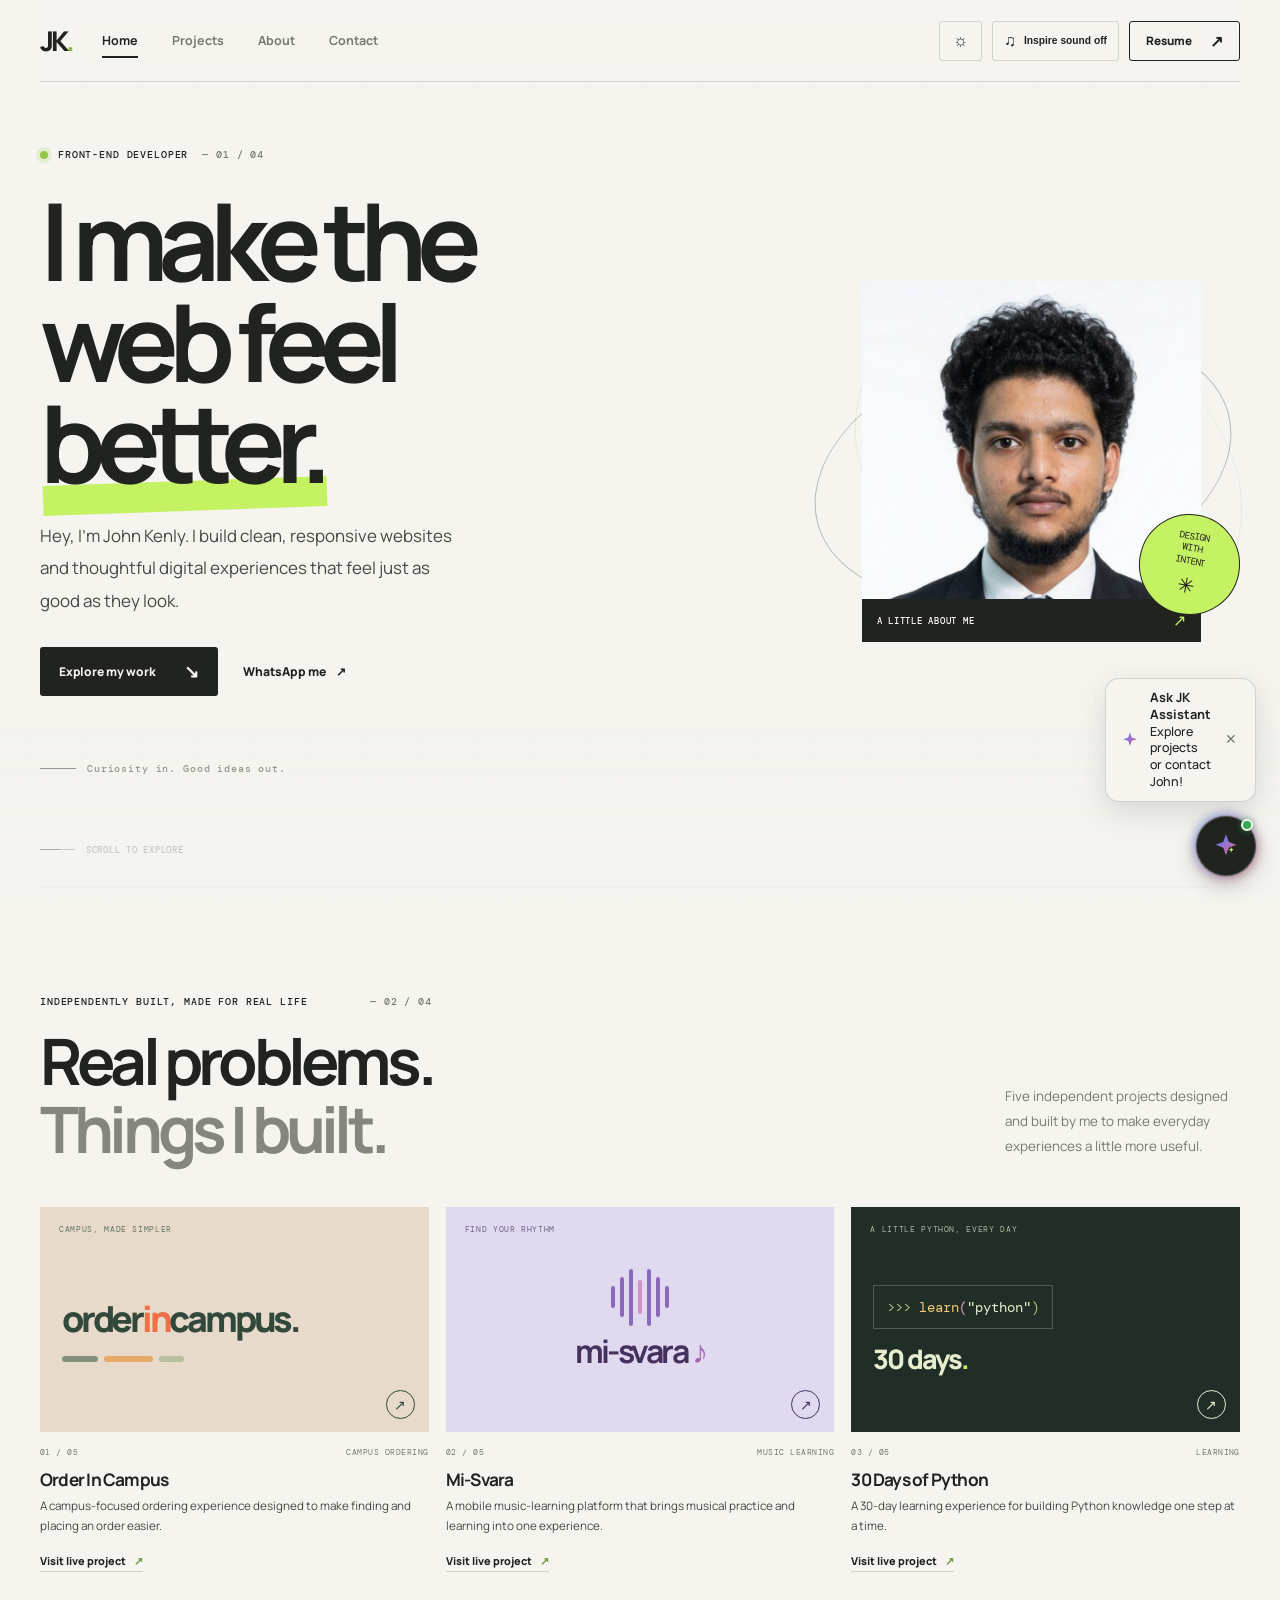
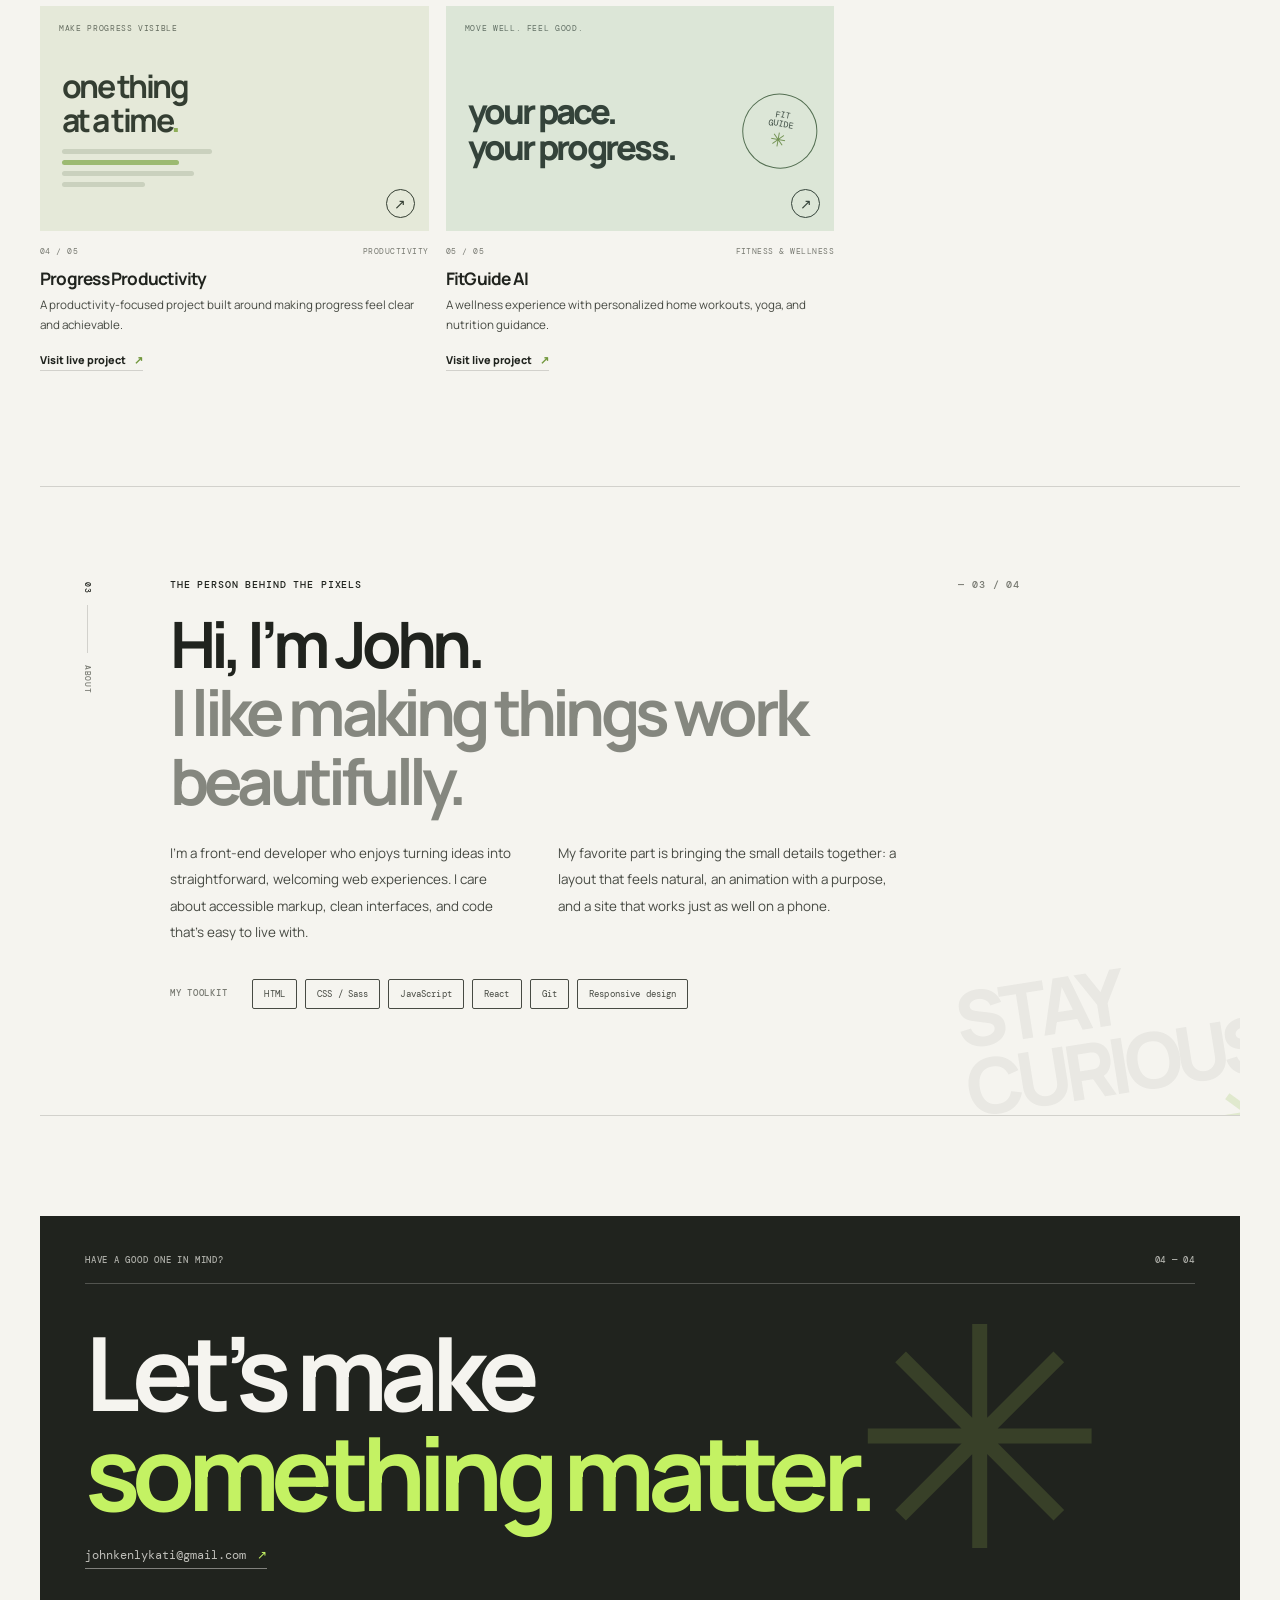
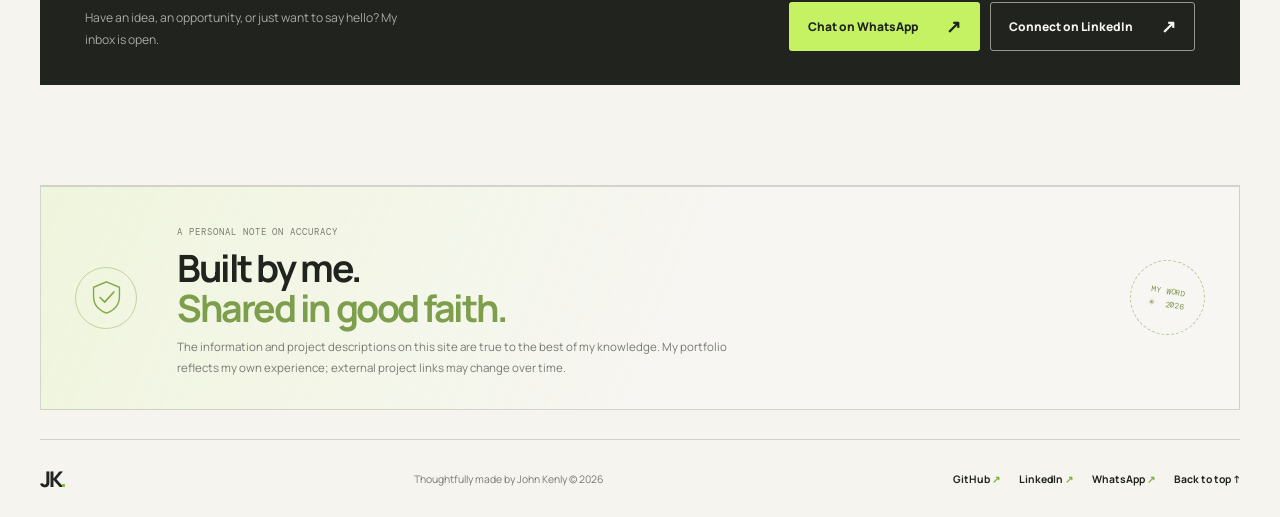
==== html/index.html @ 6bbb3c61 "Add files via upload" ====
<!DOCTYPE html>
<html lang="en">
<head>
  <meta charset="UTF-8">
  <meta name="viewport" content="width=device-width, initial-scale=1">
  <meta name="theme-color" content="#f5f4ef">
  <meta name="description" content="John Kenly is a front-end developer creating thoughtful, responsive digital experiences.">
  <link rel="icon" type="image/png" href="../assets/favicon.png">
  <title>John Kenly — Front-end Developer</title>
  <link rel="preconnect" href="https://fonts.googleapis.com">
  <link rel="preconnect" href="https://fonts.gstatic.com" crossorigin>
  <link href="https://fonts.googleapis.com/css2?family=DM+Mono:wght@400;500&family=Manrope:wght@400;500;600;700;800&display=swap" rel="stylesheet">
  <link rel="stylesheet" href="../css/style.css">
  <link rel="stylesheet" href="../css/chatbot.css">
  <script src="../js/script.js" defer></script>
  <script src="../js/chatbot.js" defer></script>
</head>
<body>
  <div class="scroll-progress" aria-hidden="true"></div>
  <div class="mobile-bottom-shade" aria-hidden="true"></div>
  <div class="site-shell">
    <header class="site-header">
      <a class="wordmark" href="#home" aria-label="John Kenly, home">JK<span>.</span></a>

      <button class="menu-toggle" type="button" aria-expanded="false" aria-controls="site-nav" aria-label="Open navigation">
        <span></span>
        <span></span>
      </button>

      <div class="header-menu" id="site-menu">
        <nav class="site-nav" id="site-nav" aria-label="Main navigation">
          <a class="nav-link is-active" href="#home">Home</a>
          <a class="nav-link" href="#work">Projects</a>
          <a class="nav-link" href="#about">About</a>
          <a class="nav-link" href="#contact">Contact</a>
        </nav>
        <div class="menu-actions">
          <button class="theme-toggle" type="button" aria-label="Switch to dark theme" aria-pressed="false" title="Switch to dark theme">
            <span class="theme-icon-light" aria-hidden="true">☼</span>
            <span class="theme-icon-dark" aria-hidden="true">☾</span>
            <span class="theme-toggle-label">Dark theme</span>
          </button>
          <button class="audio-toggle" type="button" aria-label="Turn inspirational music on" aria-pressed="false" title="Turn inspirational music on">
            <span class="audio-icon" aria-hidden="true">♫</span>
            <span class="audio-toggle-label">Inspire sound off</span>
          </button>
          <a class="header-cta menu-resume" href="../pdfs/myResume.pdf" target="_blank" rel="noopener noreferrer">
            Resume <span aria-hidden="true">↗</span>
          </a>
        </div>
      </div>
    </header>

    <main>
      <section class="hero section-wrap" id="home" aria-labelledby="hero-title">
        <div class="hero-copy">
          <p class="eyebrow"><span class="status-dot"></span> FRONT-END DEVELOPER <span class="eyebrow-index">— 01 / 04</span></p>
          <h1 id="hero-title">I make the<br>web feel <span class="highlight">better.</span></h1>
          <p class="hero-description">Hey, I’m John Kenly. I build clean, responsive websites and thoughtful digital experiences that feel just as good as they look.</p>
          <div class="hero-actions">
            <a class="button button-primary" href="#work">Explore my work <span aria-hidden="true">↘</span></a>
            <a class="text-link" href="https://wa.me/6281734254?text=Hi%20John%2C%20I%20found%20your%20portfolio" target="_blank" rel="noopener noreferrer">WhatsApp me <span aria-hidden="true">↗</span></a>
          </div>
          <div class="hero-note">
            <span class="note-line" aria-hidden="true"></span>
            <span>Curiosity in. Good ideas out.</span>
          </div>
        </div>

        <div class="hero-visual" aria-label="Portrait of John Kenly">
          <div class="portrait-frame">
            <img class="portrait" src="../imges/img-m.jpg" alt="John Kenly in a dark suit" width="800" height="800" fetchpriority="high">
            <span class="portrait-tag">A LITTLE ABOUT ME <span aria-hidden="true">↗</span></span>
          </div>
          <div class="orbit orbit-one" aria-hidden="true"></div>
          <div class="orbit orbit-two" aria-hidden="true"></div>
          <div class="visual-sticker" aria-hidden="true"><span>DESIGN<br>WITH<br>INTENT</span><span class="sticker-star">✳</span></div>
          <span class="visual-coordinate" aria-hidden="true">15°30' N&nbsp; 80°03' E</span>
        </div>

        <a class="scroll-cue" href="#work"><span class="scroll-cue-line"></span> SCROLL TO EXPLORE</a>
      </section>

      <section class="work section-wrap" id="work" aria-labelledby="work-title">
        <div class="section-heading" data-reveal>
          <div>
            <p class="eyebrow">INDEPENDENTLY BUILT, MADE FOR REAL LIFE <span class="eyebrow-index">— 02 / 04</span></p>
            <h2 id="work-title">Real problems.<br><span class="heading-muted">Things I built.</span></h2>
          </div>
          <p class="section-aside">Five independent projects designed and built by me to make everyday experiences a little more useful.</p>
        </div>

        <div class="project-grid">
          <article class="project-card project-card-campus" data-reveal>
            <a class="project-visual visual-campus" href="https://www.orderincampus.live/" target="_blank" rel="noopener noreferrer" aria-label="Visit Order In Campus">
              <span class="visual-label">CAMPUS, MADE SIMPLER</span>
              <span class="visual-campus-name">order<span>in</span>campus.</span>
              <span class="visual-campus-menu"><i></i><i></i><i></i></span>
              <span class="visual-open" aria-hidden="true">↗</span>
            </a>
            <div class="project-meta"><span>01 / 05</span><span>CAMPUS ORDERING</span></div>
            <h3>Order In Campus</h3>
            <p>A campus-focused ordering experience designed to make finding and placing an order easier.</p>
            <a class="project-link" href="https://www.orderincampus.live/" target="_blank" rel="noopener noreferrer">Visit live project <span aria-hidden="true">↗</span></a>
          </article>

          <article class="project-card project-card-svara" data-reveal>
            <a class="project-visual visual-svara" href="https://mi-svara.ai.studio/" target="_blank" rel="noopener noreferrer" aria-label="Visit Mi-Svara">
              <span class="visual-label">FIND YOUR RHYTHM</span>
              <span class="visual-svara-mark" aria-hidden="true"><i></i><i></i><i></i><i></i><i></i><i></i><i></i></span>
              <span class="visual-svara-name">mi-svara<span>♪</span></span>
              <span class="visual-open" aria-hidden="true">↗</span>
            </a>
            <div class="project-meta"><span>02 / 05</span><span>MUSIC LEARNING</span></div>
            <h3>Mi-Svara</h3>
            <p>A mobile music-learning platform that brings musical practice and learning into one experience.</p>
            <a class="project-link" href="https://mi-svara.ai.studio/" target="_blank" rel="noopener noreferrer">Visit live project <span aria-hidden="true">↗</span></a>
          </article>

          <article class="project-card project-card-python" data-reveal>
            <a class="project-visual visual-python" href="https://30-days-python.vercel.app/" target="_blank" rel="noopener noreferrer" aria-label="Visit 30 Days of Python">
              <span class="visual-label">A LITTLE PYTHON, EVERY DAY</span>
              <span class="visual-python-code" aria-hidden="true"><span>&gt;&gt;&gt;</span> <span>learn</span><span>(</span><span>"python"</span><span>)</span></span>
              <span class="visual-python-days">30 days<span>.</span></span>
              <span class="visual-open" aria-hidden="true">↗</span>
            </a>
            <div class="project-meta"><span>03 / 05</span><span>LEARNING</span></div>
            <h3>30 Days of Python</h3>
            <p>A 30-day learning experience for building Python knowledge one step at a time.</p>
            <a class="project-link" href="https://30-days-python.vercel.app/" target="_blank" rel="noopener noreferrer">Visit live project <span aria-hidden="true">↗</span></a>
          </article>

          <article class="project-card project-card-progress" data-reveal>
            <a class="project-visual visual-progress" href="https://progress-productivity.vercel.app/index.html" target="_blank" rel="noopener noreferrer" aria-label="Visit Progress Productivity">
              <span class="visual-label">MAKE PROGRESS VISIBLE</span>
              <span class="visual-progress-title">one thing<br>at a time<span>.</span></span>
              <span class="visual-progress-bars" aria-hidden="true"><i></i><i></i><i></i><i></i></span>
              <span class="visual-open" aria-hidden="true">↗</span>
            </a>
            <div class="project-meta"><span>04 / 05</span><span>PRODUCTIVITY</span></div>
            <h3>Progress Productivity</h3>
            <p>A productivity-focused project built around making progress feel clear and achievable.</p>
            <a class="project-link" href="https://progress-productivity.vercel.app/index.html" target="_blank" rel="noopener noreferrer">Visit live project <span aria-hidden="true">↗</span></a>
          </article>

          <article class="project-card project-card-fitness" data-reveal>
            <a class="project-visual visual-fitness" href="https://fitness-app-ashy-xi.vercel.app/" target="_blank" rel="noopener noreferrer" aria-label="Visit FitGuide AI">
              <span class="visual-label">MOVE WELL. FEEL GOOD.</span>
              <span class="visual-fitness-title">your pace.<br>your progress.</span>
              <span class="visual-fitness-stamp" aria-hidden="true">FIT<br>GUIDE<br><span>✳</span></span>
              <span class="visual-open" aria-hidden="true">↗</span>
            </a>
            <div class="project-meta"><span>05 / 05</span><span>FITNESS &amp; WELLNESS</span></div>
            <h3>FitGuide AI</h3>
            <p>A wellness experience with personalized home workouts, yoga, and nutrition guidance.</p>
            <a class="project-link" href="https://fitness-app-ashy-xi.vercel.app/" target="_blank" rel="noopener noreferrer">Visit live project <span aria-hidden="true">↗</span></a>
          </article>
        </div>
      </section>

      <section class="about section-wrap" id="about" aria-labelledby="about-title">
        <div class="about-marker" aria-hidden="true"><span>03</span><span class="marker-rule"></span><span>ABOUT</span></div>
        <div class="about-content" data-reveal>
          <p class="eyebrow">THE PERSON BEHIND THE PIXELS <span class="eyebrow-index">— 03 / 04</span></p>
          <h2 id="about-title">Hi, I’m John.<br><span class="heading-muted">I like making things work beautifully.</span></h2>
          <div class="about-columns">
            <p>I’m a front-end developer who enjoys turning ideas into straightforward, welcoming web experiences. I care about accessible markup, clean interfaces, and code that’s easy to live with.</p>
            <p>My favorite part is bringing the small details together: a layout that feels natural, an animation with a purpose, and a site that works just as well on a phone.</p>
          </div>
          <div class="toolkit">
            <span class="toolkit-label">MY TOOLKIT</span>
            <ul class="tool-list" aria-label="Technologies and tools">
              <li>HTML</li><li>CSS / Sass</li><li>JavaScript</li><li>React</li><li>Git</li><li>Responsive design</li>
            </ul>
          </div>
        </div>
        <div class="about-decoration" aria-hidden="true"><span>STAY</span><span>CURIOUS</span><span>✳</span></div>
      </section>

      <section class="contact section-wrap" id="contact" aria-labelledby="contact-title">
        <div class="contact-panel" data-reveal>
          <div class="contact-topline"><span>HAVE A GOOD ONE IN MIND?</span><span>04 — 04</span></div>
          <h2 id="contact-title">Let’s make<br><span>something matter.</span></h2>
          <a class="contact-email" href="mailto:johnkenlykati@gmail.com">johnkenlykati@gmail.com <span aria-hidden="true">↗</span></a>
          <div class="contact-bottom">
            <p>Have an idea, an opportunity, or just want to say hello? My inbox is open.</p>
            <div class="contact-actions">
              <a class="button button-light" href="https://wa.me/6281734254?text=Hi%20John%2C%20I%20found%20your%20portfolio" target="_blank" rel="noopener noreferrer">Chat on WhatsApp <span aria-hidden="true">↗</span></a>
              <a class="button button-outline-light" href="https://linkedin.com/in/mrjohnkenly" target="_blank" rel="noopener noreferrer">Connect on LinkedIn <span aria-hidden="true">↗</span></a>
            </div>
          </div>
          <span class="contact-star" aria-hidden="true">✳</span>
        </div>
      </section>
    </main>

    <footer class="site-footer">
      <section class="footer-declaration" aria-labelledby="declaration-title">
        <div class="declaration-mark" aria-hidden="true">
          <svg viewBox="0 0 40 40" fill="none">
            <path d="M20 3 34 9v10c0 9-6 15-14 18C12 34 6 28 6 19V9l14-6Z" stroke="currentColor" stroke-width="1.5"/>
            <path d="m13 20 5 5 10-11" stroke="currentColor" stroke-width="1.8" stroke-linecap="round" stroke-linejoin="round"/>
          </svg>
        </div>
        <div class="declaration-copy">
          <span class="declaration-label">A PERSONAL NOTE ON ACCURACY</span>
          <h2 id="declaration-title">Built by me.<br><span>Shared in good faith.</span></h2>
          <p>The information and project descriptions on this site are true to the best of my knowledge. My portfolio reflects my own experience; external project links may change over time.</p>
        </div>
        <span class="declaration-stamp" aria-hidden="true">MY WORD<br>✳&nbsp; 2026</span>
      </section>
      <div class="footer-bottom">
        <a class="footer-mark" href="#home">JK<span>.</span></a>
        <p>Thoughtfully made by John Kenly <span aria-hidden="true">©</span> <span id="year">2026</span></p>
        <div class="footer-links">
          <a href="https://github.com/mrjohnkenly" target="_blank" rel="noopener noreferrer">GitHub <span aria-hidden="true">↗</span></a>
          <a href="https://linkedin.com/in/mrjohnkenly" target="_blank" rel="noopener noreferrer">LinkedIn <span aria-hidden="true">↗</span></a>
          <a href="https://wa.me/6281734254" target="_blank" rel="noopener noreferrer">WhatsApp <span aria-hidden="true">↗</span></a>
          <a href="#home">Back to top ↑</a>
        </div>
      </div>
    </footer>
  </div>

  <div class="custom-cursor" aria-hidden="true">
    <span class="cursor-ring"></span>
    <span class="cursor-dot"></span>
    <span class="cursor-label">MOVE</span>
  </div>
</body>
</html>
---- css/style.css ----
:root {
  color-scheme: light;
  --paper: #f5f4ef;
  --ink: #20231e;
  --soft-ink: #474a43;
  --muted: #787a72;
  --lime: #c4f263;
  --line: rgba(32, 35, 30, .16);
  --header-bg: rgba(245, 244, 239, .92);
  --grain: rgba(32, 35, 30, .12);
  --cursor-fill: rgba(196, 242, 99, .25);
  --bottom-shade: rgba(245, 244, 239, .88);
  --mono: "DM Mono", "Courier New", monospace;
  --sans: "Manrope", "Segoe UI", sans-serif;
  --page-width: 1200px;
}

:root[data-theme="dark"] {
  color-scheme: dark;
  --paper: #191b17;
  --ink: #f1f0e8;
  --soft-ink: #d0d0c6;
  --muted: #aaa99d;
  --lime: #c4f263;
  --line: rgba(241, 240, 232, .2);
  --header-bg: rgba(25, 27, 23, .93);
  --grain: rgba(241, 240, 232, .12);
  --cursor-fill: rgba(196, 242, 99, .26);
  --bottom-shade: rgba(25, 27, 23, .9);
}
:root[data-theme="dark"] .contact-panel { background: #10120f; color: #f5f4ef; }
:root[data-theme="dark"] .button-outline-light { border-color: rgba(245, 244, 239, .55); color: #f5f4ef; }

* { box-sizing: border-box; }
html { scroll-behavior: smooth; scroll-padding-top: 104px; }
body {
  margin: 0;
  background: var(--paper);
  color: var(--ink);
  font-family: var(--sans);
  -webkit-font-smoothing: antialiased;
}
body::before {
  position: fixed;
  z-index: -1;
  inset: 0;
  background-image: radial-gradient(var(--grain) .65px, transparent .65px);
  background-size: 7px 7px;
  content: "";
  opacity: .22;
  pointer-events: none;
}
a { color: inherit; }
button, a { -webkit-tap-highlight-color: transparent; }
a:focus-visible, button:focus-visible {
  outline: 2px solid #5a8220;
  outline-offset: 5px;
}
.site-shell { width: min(calc(100% - 72px), var(--page-width)); margin-inline: auto; }
.scroll-progress {
  position: fixed;
  z-index: 20;
  inset: 0 auto auto 0;
  width: 100%;
  height: 3px;
  background: var(--lime);
  transform: scaleX(0);
  transform-origin: left;
}
.mobile-bottom-shade {
  position: fixed;
  z-index: 8;
  right: 0;
  bottom: 0;
  left: 0;
  display: block;
  height: 20vh;
  background: linear-gradient(to top, var(--bottom-shade), transparent);
  pointer-events: none;
}

/* Header */
.site-header {
  position: sticky;
  z-index: 10;
  top: 0;
  display: flex;
  min-height: 82px;
  align-items: center;
  justify-content: space-between;
  gap: 30px;
  border-bottom: 1px solid var(--line);
  background: var(--header-bg);
  transition: min-height .25s ease, background .25s ease, box-shadow .25s ease;
  backdrop-filter: blur(18px);
}
.site-header.is-compact { min-height: 68px; box-shadow: 0 8px 24px rgba(32, 35, 30, .055); }
.wordmark, .footer-mark {
  flex: 0 0 auto;
  font-size: 1.7rem;
  font-weight: 800;
  letter-spacing: -.11em;
  text-decoration: none;
}
.wordmark span, .footer-mark span { color: #86b837; }
.site-nav { display: flex; align-items: center; gap: 34px; }
.header-menu { display: flex; flex: 1; align-items: center; justify-content: space-between; gap: 20px; }
.menu-actions { display: flex; align-items: center; gap: 10px; }
.nav-link {
  position: relative;
  padding-block: 9px;
  color: var(--muted);
  font-size: .78rem;
  font-weight: 700;
  text-decoration: none;
  transition: color .2s ease;
}
.nav-link::after {
  position: absolute;
  right: 0;
  bottom: 0;
  left: 0;
  height: 2px;
  background: var(--ink);
  content: "";
  transform: scaleX(0);
  transform-origin: left;
  transition: transform .25s ease;
}
.nav-link:hover, .nav-link.is-active { color: var(--ink); }
.nav-link:hover::after, .nav-link.is-active::after { transform: scaleX(1); }
.header-cta {
  display: inline-flex;
  min-height: 40px;
  align-items: center;
  gap: 18px;
  padding: 0 16px;
  border: 1px solid var(--ink);
  border-radius: 3px;
  font-size: .73rem;
  font-weight: 800;
  text-decoration: none;
  transition: background .2s ease, color .2s ease, transform .2s ease;
}
.header-cta:hover { background: var(--ink); color: var(--paper); transform: translateY(-2px); }
.header-cta span { font-size: 1rem; }
.menu-toggle { display: none; }
.theme-toggle {
  display: inline-flex;
  width: 43px;
  height: 40px;
  flex: 0 0 auto;
  align-items: center;
  justify-content: center;
  gap: 5px;
  border: 1px solid var(--line);
  border-radius: 3px;
  background: transparent;
  color: var(--ink);
  cursor: pointer;
  transition: background .2s ease, color .2s ease, border-color .2s ease;
}
.theme-toggle:hover { background: var(--ink); color: var(--paper); }
.theme-toggle span { font-size: 1.03rem; line-height: 1; }
.theme-toggle .theme-toggle-label { display: none; font-size: .78rem; font-weight: 700; }
:root[data-theme="light"] .theme-icon-dark, :root[data-theme="dark"] .theme-icon-light { display: none; }
.audio-toggle {
  display: inline-flex;
  min-height: 40px;
  flex: 0 0 auto;
  align-items: center;
  justify-content: center;
  gap: 8px;
  padding: 0 11px;
  border: 1px solid var(--line);
  border-radius: 3px;
  background: transparent;
  color: var(--ink);
  cursor: pointer;
  transition: background .2s ease, color .2s ease, border-color .2s ease;
}
.audio-toggle:hover, .audio-toggle[aria-pressed="true"] { border-color: var(--ink); background: var(--ink); color: var(--paper); }
.audio-icon { font-size: 1rem; }
.audio-toggle-label { font-size: .64rem; font-weight: 700; white-space: nowrap; }
.audio-toggle[aria-pressed="true"] .audio-icon { color: var(--lime); animation: audio-note 1.2s ease-in-out infinite alternate; }
@keyframes audio-note { to { transform: translateY(-2px) rotate(9deg); } }

/* Hero */
.section-wrap { scroll-margin-top: 100px; }
.hero {
  position: relative;
  display: grid;
  min-height: min(780px, calc(100svh - 82px));
  grid-template-columns: 1fr .82fr;
  align-items: center;
  gap: 7%;
  padding-block: 66px 102px;
}
.hero-copy { position: relative; z-index: 1; padding-bottom: 10px; animation: rise-in .8s .12s both; }
.eyebrow, .card-number, .toolkit-label, .contact-topline, .visual-coordinate, .scroll-cue, .portrait-tag, .hero-note, .about-marker {
  font-family: var(--mono);
  font-size: .63rem;
  font-weight: 500;
  letter-spacing: .085em;
}
.eyebrow { display: flex; align-items: center; gap: 10px; margin: 0 0 28px; }
.eyebrow-index { margin-left: auto; color: var(--muted); }
.hero-copy > .eyebrow { justify-content: flex-start; }
.hero-copy > .eyebrow .eyebrow-index { margin-left: 4px; }
.status-dot { width: 8px; height: 8px; border-radius: 50%; background: #93c748; box-shadow: 0 0 0 4px rgba(147, 199, 72, .17); }
.hero h1 {
  margin: 0;
  font-size: clamp(4.2rem, 8.4vw, 7.65rem);
  font-weight: 700;
  letter-spacing: -.095em;
  line-height: .94;
}
.highlight { position: relative; z-index: 0; white-space: nowrap; }
.highlight::after {
  position: absolute;
  z-index: -1;
  right: -.035em;
  bottom: .04em;
  left: .025em;
  height: .28em;
  background: var(--lime);
  content: "";
  transform: rotate(-2deg);
}
.hero-description {
  max-width: 420px;
  margin: 28px 0 0;
  color: var(--soft-ink);
  font-size: clamp(.94rem, 1.5vw, 1.06rem);
  line-height: 1.9;
}
.hero-actions { display: flex; align-items: center; gap: 25px; margin-top: 30px; }
.button {
  display: inline-flex;
  min-height: 49px;
  align-items: center;
  justify-content: center;
  gap: 28px;
  padding: 0 18px;
  border: 1px solid transparent;
  border-radius: 3px;
  font-size: .75rem;
  font-weight: 800;
  text-decoration: none;
  transition: color .2s ease, background .2s ease, transform .2s ease, box-shadow .2s ease;
}
.button:hover { transform: translateY(-3px); box-shadow: 0 8px 20px rgba(0, 0, 0, .14); }
.button-primary { background: var(--ink); color: var(--paper); }
.button-primary:hover { background: #38402c; }
.button span { font-size: 1.1rem; }
.text-link {
  display: inline-flex;
  align-items: center;
  gap: 10px;
  font-size: .76rem;
  font-weight: 800;
  text-decoration: none;
}
.text-link span { transition: transform .2s ease; }
.text-link:hover span { transform: translate(3px, -3px); }
.hero-note { display: flex; align-items: center; gap: 11px; margin-top: 66px; color: var(--muted); }
.note-line { width: 36px; height: 1px; background: var(--muted); }

/* Portrait and orbit illustration */
.hero-visual {
  position: relative;
  width: min(100%, 430px);
  justify-self: end;
  aspect-ratio: 1 / 1.05;
  animation: rise-in .9s .3s both;
}
.portrait-frame {
  position: absolute;
  z-index: 1;
  inset: 9% 9% 11% 12%;
  overflow: hidden;
  background: #deddd6;
}
.portrait { width: 100%; height: 100%; object-fit: cover; object-position: center 36%; transition: transform .8s cubic-bezier(.2,.8,.2,1); }
.hero-visual:hover .portrait { transform: scale(1.045); }
.portrait-tag {
  position: absolute;
  right: 0;
  bottom: 0;
  left: 0;
  display: flex;
  min-height: 43px;
  align-items: center;
  justify-content: space-between;
  padding-inline: 15px;
  background: var(--ink);
  color: white;
  font-size: .56rem;
}
.portrait-tag { background: #20231e; color: #fff; }
.portrait-tag > span { color: var(--lime); }
.portrait-tag span { color: var(--lime); font-size: 1rem; }
.orbit { position: absolute; border: 1px solid rgba(32, 35, 30, .28); border-radius: 50%; }
.orbit-one { inset: 1% 1% 0 0; transform: rotate(-15deg) scaleY(.57); }
.orbit-two { inset: -6% -3% -7% 8%; border-style: dashed; opacity: .4; transform: rotate(29deg) scaleY(.6); }
.visual-sticker {
  position: absolute;
  z-index: 2;
  right: 0;
  bottom: 17%;
  display: flex;
  width: 101px;
  height: 101px;
  flex-direction: column;
  align-items: center;
  justify-content: center;
  border: 1px solid var(--ink);
  border-radius: 50%;
  background: var(--lime);
  font-family: var(--mono);
  font-size: .59rem;
  line-height: 1.3;
  text-align: center;
  transform: rotate(10deg);
  animation: sticker-float 5s ease-in-out infinite;
}
.sticker-star { margin-top: 5px; font-size: 1.3rem; }
.visual-coordinate { position: absolute; z-index: 2; right: 4%; bottom: 1%; color: var(--muted); font-size: .55rem; }
.scroll-cue { position: absolute; bottom: 31px; left: 0; display: flex; align-items: center; gap: 11px; color: var(--muted); font-size: .55rem; text-decoration: none; }
.scroll-cue-line { position: relative; width: 35px; height: 1px; background: var(--muted); }
.scroll-cue-line::after { position: absolute; inset: 0; background: var(--ink); content: ""; transform: scaleX(.55); transform-origin: left; animation: line-pulse 1.5s ease-in-out infinite alternate; }

/* What I do */
.work { padding-block: 107px 115px; border-top: 1px solid var(--line); }
.section-heading { display: flex; align-items: end; justify-content: space-between; gap: 45px; margin-bottom: 43px; }
.section-heading .eyebrow, .about .eyebrow { margin-bottom: 19px; }
h2 { font-size: clamp(2.4rem, 5vw, 4.45rem); font-weight: 700; letter-spacing: -.075em; line-height: 1.07; }
.section-heading h2, .about h2 { margin: 0; }
.heading-muted { color: #85877f; }
.section-aside { max-width: 235px; margin: 0 0 5px; color: var(--muted); font-size: .84rem; line-height: 1.85; }
.project-grid { display: grid; grid-template-columns: repeat(3, minmax(0, 1fr)); gap: 34px 17px; }
.project-card { min-width: 0; }
.project-visual {
  position: relative;
  display: flex;
  min-height: 225px;
  flex-direction: column;
  align-items: flex-start;
  justify-content: center;
  overflow: hidden;
  padding: 22px;
  text-decoration: none;
  transition: transform .25s ease, box-shadow .25s ease;
}
.project-visual:hover { transform: translateY(-4px); box-shadow: 0 14px 28px rgba(32, 35, 30, .12); }
.visual-label { position: absolute; top: 17px; left: 19px; font-family: var(--mono); font-size: .51rem; letter-spacing: .08em; opacity: .72; }
.visual-open { position: absolute; right: 14px; bottom: 13px; display: grid; width: 29px; height: 29px; place-items: center; border: 1px solid currentColor; border-radius: 50%; font-size: .88rem; transition: color .2s ease, background .2s ease, transform .2s ease; }
.project-visual:hover .visual-open { transform: rotate(45deg); }
.visual-campus { background: #e7daca; color: #31483b; }
.visual-campus-name { margin-top: 17px; font-size: clamp(1.6rem, 2.8vw, 2.3rem); font-weight: 800; letter-spacing: -.09em; }
.visual-campus-name span { color: #ed7047; }
.visual-campus-menu { display: flex; gap: 6px; margin-top: 13px; }
.visual-campus-menu i { width: 36px; height: 6px; border-radius: 9px; background: #82917d; }
.visual-campus-menu i:nth-child(2) { width: 49px; background: #e8a869; }
.visual-campus-menu i:nth-child(3) { width: 25px; background: #b7c09e; }
.visual-svara { align-items: center; background: #e1d9f0; color: #44315d; }
.visual-svara .visual-label { left: 19px; }
.visual-svara-mark { display: flex; height: 63px; align-items: center; justify-content: center; gap: 5px; }
.visual-svara-mark i { width: 4px; height: 22px; border-radius: 8px; background: #8969ba; }
.visual-svara-mark i:nth-child(2), .visual-svara-mark i:nth-child(6) { height: 40px; }
.visual-svara-mark i:nth-child(3), .visual-svara-mark i:nth-child(5) { height: 57px; }
.visual-svara-mark i:nth-child(4) { height: 34px; background: #d092c3; }
.visual-svara-name { font-size: 2rem; font-weight: 700; letter-spacing: -.08em; }
.visual-svara-name span { margin-left: 5px; color: #a465aa; }
.visual-python { background: #202e27; color: #e7edcf; }
.visual-python-code { margin-top: 23px; padding: 12px 13px; border: 1px solid rgba(231, 237, 207, .24); font-family: var(--mono); font-size: clamp(.75rem, 1.15vw, .9rem); }
.visual-python-code span:first-child, .visual-python-code span:last-child { color: #a4bf77; }
.visual-python-code span:nth-child(2) { color: #f2cb7b; }
.visual-python-code span:nth-child(3) { color: #d99cba; }
.visual-python-days { margin-top: 11px; font-size: 1.68rem; font-weight: 800; letter-spacing: -.07em; }
.visual-python-days span { color: var(--lime); }
.visual-progress { background: #e5e9d9; color: #343e32; }
.visual-progress-title { margin-top: 21px; font-size: clamp(1.5rem, 2.6vw, 2rem); font-weight: 700; letter-spacing: -.08em; line-height: 1.05; }
.visual-progress-title span { color: #8eae58; }
.visual-progress-bars { display: flex; width: 100%; max-width: 150px; flex-direction: column; gap: 6px; margin-top: 12px; }
.visual-progress-bars i { height: 5px; border-radius: 4px; background: #cad1be; }
.visual-progress-bars i:nth-child(2) { width: 78%; background: #9cba71; }
.visual-progress-bars i:nth-child(3) { width: 88%; }
.visual-progress-bars i:nth-child(4) { width: 55%; }
.visual-fitness { background: #dce6d7; color: #34433a; }
.visual-fitness-title { margin-top: 22px; font-size: clamp(1.55rem, 2.7vw, 2.15rem); font-weight: 800; letter-spacing: -.08em; line-height: 1.06; }
.visual-fitness-stamp { position: absolute; top: 50%; right: 21px; display: grid; width: 75px; height: 75px; place-content: center; border: 1px solid #546f52; border-radius: 50%; font-family: var(--mono); font-size: .53rem; line-height: 1.15; text-align: center; transform: rotate(10deg) translateY(-33%); }
.visual-fitness-stamp span { color: #729252; font-size: 1.2rem; }
.project-meta { display: flex; justify-content: space-between; gap: 8px; margin-top: 15px; color: var(--muted); font-family: var(--mono); font-size: .51rem; letter-spacing: .06em; }
.project-card h3 { margin: 10px 0 5px; font-size: 1.08rem; letter-spacing: -.045em; }
.project-card > p { min-height: 44px; margin: 0; color: var(--soft-ink); font-size: .73rem; line-height: 1.75; }
.project-link { display: inline-flex; align-items: center; gap: 8px; margin-top: 13px; padding-bottom: 3px; border-bottom: 1px solid var(--line); font-size: .68rem; font-weight: 800; text-decoration: none; transition: color .2s ease, border-color .2s ease; }
.project-link span { color: #71973c; transition: transform .2s ease; }
.project-link:hover { border-color: #71973c; color: #638632; }
.project-link:hover span { transform: translate(3px, -3px); }
.tool-list { display: flex; flex-wrap: wrap; gap: 7px; margin: auto 0 0; padding: 0; list-style: none; }
.tool-list li { padding: 7px 9px; border: 1px solid currentColor; border-radius: 2px; font-family: var(--mono); font-size: .52rem; letter-spacing: .015em; }

/* About */
.about {
  position: relative;
  display: grid;
  grid-template-columns: 95px 1fr;
  gap: 35px;
  padding-block: 91px 106px;
  overflow: hidden;
  border-top: 1px solid var(--line);
  border-bottom: 1px solid var(--line);
}
.about-marker { display: flex; align-items: center; gap: 12px; align-self: start; padding-top: 4px; color: var(--muted); font-size: .52rem; writing-mode: vertical-rl; }
.about-marker > span:first-child { color: var(--ink); }
.marker-rule { width: 1px; height: 48px; background: var(--line); }
.about-content { position: relative; z-index: 1; max-width: 850px; }
.about h2 { max-width: 760px; }
.about-columns { display: grid; grid-template-columns: 1fr 1fr; gap: 36px; max-width: 740px; margin-top: 25px; }
.about-columns p { margin: 0; color: var(--soft-ink); font-size: .84rem; line-height: 1.95; }
.toolkit { display: flex; align-items: flex-start; gap: 25px; margin-top: 34px; }
.toolkit-label { flex: 0 0 auto; padding-top: 8px; color: var(--muted); font-size: .55rem; }
.tool-list { gap: 8px; }
.tool-list li { padding: 8px 11px; color: var(--soft-ink); font-size: .59rem; }
.about-decoration { position: absolute; right: -28px; bottom: -56px; display: grid; color: rgba(32, 35, 30, .055); font-size: clamp(2rem, 6vw, 5rem); font-weight: 800; letter-spacing: -.09em; line-height: .9; transform: rotate(-9deg); }
.about-decoration span:last-child { color: rgba(135, 184, 55, .18); font-size: 5rem; text-align: right; }

/* Contact and footer */
.contact { padding-block: 100px; }
.contact-panel { position: relative; overflow: hidden; padding: 38px 45px 34px; background: var(--ink); color: var(--paper); }
.contact-topline { display: flex; justify-content: space-between; padding-bottom: 17px; border-bottom: 1px solid rgba(245, 244, 239, .23); color: rgba(245, 244, 239, .66); font-size: .57rem; }
.contact-panel h2 { position: relative; z-index: 1; margin: 38px 0 19px; font-size: clamp(3rem, 8vw, 6.4rem); line-height: .98; }
.contact-panel h2 span { color: var(--lime); }
.contact-email { position: relative; z-index: 1; display: inline-flex; align-items: center; gap: 11px; padding-bottom: 5px; border-bottom: 1px solid rgba(245, 244, 239, .45); color: rgba(245, 244, 239, .75); font-family: var(--mono); font-size: .78rem; text-decoration: none; transition: color .2s ease, border-color .2s ease; }
.contact-email:hover { border-color: var(--lime); color: var(--lime); }
.contact-email span { color: var(--lime); }
.contact-bottom { position: relative; z-index: 1; display: flex; align-items: end; justify-content: space-between; gap: 20px; margin-top: 33px; }
.contact-bottom p { max-width: 320px; margin: 0; color: rgba(245, 244, 239, .64); font-size: .76rem; line-height: 1.8; }
.contact-actions { display: flex; flex-wrap: wrap; gap: 10px; }
.button-light { flex: 0 0 auto; background: var(--lime); color: var(--ink); }
.button-light:hover { background: #d4ff89; }
.button-outline-light { flex: 0 0 auto; border-color: rgba(245, 244, 239, .55); color: var(--paper); }
.button-outline-light:hover { border-color: var(--lime); color: var(--lime); }
.contact-star { position: absolute; top: 13%; right: 11%; color: rgba(196, 242, 99, .14); font-size: clamp(10rem, 24vw, 20rem); line-height: 1; animation: star-turn 35s linear infinite; }
.site-footer { border-top: 1px solid var(--line); }
.footer-declaration {
  position: relative;
  display: grid;
  grid-template-columns: 74px minmax(0, 1fr) auto;
  align-items: center;
  gap: 28px;
  margin-block: 0 29px;
  padding: 31px 34px;
  overflow: hidden;
  border: 1px solid var(--line);
  background: linear-gradient(112deg, rgba(196, 242, 99, .15), transparent 54%), rgba(255, 255, 255, .22);
}
:root[data-theme="dark"] .footer-declaration { background: linear-gradient(112deg, rgba(196, 242, 99, .09), transparent 54%), rgba(255, 255, 255, .025); }
.declaration-mark { display: grid; width: 62px; height: 62px; place-items: center; border: 1px solid rgba(132, 171, 75, .45); border-radius: 50%; color: #83a944; }
.declaration-mark svg { width: 37px; height: 37px; }
.declaration-copy { max-width: 590px; }
.declaration-label { color: var(--muted); font-family: var(--mono); font-size: .55rem; letter-spacing: .11em; }
.declaration-copy h2 { margin: 8px 0 8px; font-size: clamp(1.55rem, 3vw, 2.35rem); letter-spacing: -.065em; line-height: 1.08; }
.declaration-copy h2 span { color: #7d9e4b; }
:root[data-theme="dark"] .declaration-copy h2 span { color: var(--lime); }
.declaration-copy p { max-width: 590px; margin: 0; color: var(--muted); font-size: .72rem; line-height: 1.8; }
.declaration-stamp { display: grid; width: 75px; height: 75px; place-content: center; border: 1px dashed rgba(132, 171, 75, .6); border-radius: 50%; color: #799344; font-family: var(--mono); font-size: .49rem; line-height: 1.65; text-align: center; transform: rotate(9deg); }
.footer-bottom { display: flex; min-height: 78px; align-items: center; justify-content: space-between; gap: 20px; border-top: 1px solid var(--line); }
.footer-mark { font-size: 1.35rem; }
.footer-bottom > p { margin: 0; color: var(--muted); font-size: .65rem; }
.footer-links { display: flex; flex-wrap: wrap; gap: 19px; }
.footer-links a { font-size: .65rem; font-weight: 700; text-decoration: none; transition: color .2s ease; }
.footer-links a:hover { color: #6d972f; }
.footer-links span { color: #80af35; }

/* Scroll reveals and entrance motion */
[data-reveal] { transition: opacity .65s ease, transform .65s cubic-bezier(.2,.75,.25,1); }
.js-motion [data-reveal] { opacity: 0; transform: translateY(24px); }
.js-motion [data-reveal].is-visible { opacity: 1; transform: translateY(0); }
.js-motion .project-card:nth-child(2), .js-motion .project-card:nth-child(5) { transition-delay: .1s; }
.js-motion .project-card:nth-child(3) { transition-delay: .2s; }
.js-motion .project-card:nth-child(4) { transition-delay: .3s; }
@keyframes rise-in { from { opacity: 0; transform: translateY(23px); } to { opacity: 1; transform: translateY(0); } }
@keyframes sticker-float { 0%, 100% { translate: 0 0; } 50% { translate: 0 -8px; } }
@keyframes line-pulse { to { transform: scaleX(1); } }
@keyframes star-turn { to { rotate: 360deg; } }

/* Colorful cursor glow and motion trail. */
.custom-cursor { display: none; }
.cursor-trail { display: none; }
@media (hover: hover) and (pointer: fine), (pointer: coarse) {
  .custom-cursor {
    position: fixed;
    z-index: 9999;
    top: 0;
    left: 0;
    display: grid;
    width: 62px;
    height: 62px;
    place-items: center;
    pointer-events: none;
    opacity: 0;
    transition: opacity .2s ease;
    will-change: transform;
  }
  @media (pointer: coarse) {
    body.has-touch-cursor, body.has-touch-cursor a, body.has-touch-cursor button { cursor: auto; }
    .has-touch-cursor .custom-cursor { width: 58px; height: 58px; }
    .has-touch-cursor .cursor-ring {
      inset: 4px;
      border: 2px solid rgba(255, 255, 255, .92);
      background: radial-gradient(circle, rgba(116, 255, 221, .18), rgba(138, 77, 255, .08) 52%, transparent 72%);
      box-shadow: 0 0 12px rgba(91, 255, 221, .9), 0 0 26px rgba(57, 148, 255, .78), 0 0 42px rgba(255, 65, 190, .48);
      animation: cursor-glow 1.6s ease-in-out infinite alternate, cursor-turn 5s linear infinite;
    }
    .has-touch-cursor .cursor-ring::before, .has-touch-cursor .cursor-ring::after { background: #fff; box-shadow: 0 0 8px #64ffe1; }
    .has-touch-cursor .cursor-dot { width: 9px; height: 9px; background: #fff; box-shadow: 0 0 12px 4px rgba(100, 255, 225, .8); }
    .has-touch-cursor .cursor-label { display: none; }
    .has-touch-cursor .custom-cursor.is-touching .cursor-ring { inset: -2px; }
  }
  .custom-cursor.is-visible { opacity: 1 !important; visibility: visible; transition: none; }
  .cursor-ring {
    position: absolute;
    inset: 3px;
    border: 2px solid #64ffe1;
    border-radius: 50%;
    background: radial-gradient(circle, rgba(100, 255, 225, .18), rgba(129, 82, 255, .1) 48%, transparent 72%);
    box-shadow: 0 0 0 2px var(--paper), 0 0 12px rgba(100, 255, 225, .8), 0 0 25px rgba(72, 144, 255, .7), 0 0 38px rgba(255, 70, 200, .45);
    transition: inset .22s ease, background .22s ease, border-color .22s ease, box-shadow .22s ease;
    animation: cursor-turn 8s linear infinite;
  }
  .cursor-ring::before, .cursor-ring::after { position: absolute; top: 50%; left: 50%; width: 5px; height: 5px; border-radius: 50%; background: #fff; box-shadow: 0 0 7px #64ffe1; content: ""; }
  .cursor-ring::before { transform: translate(-22px, -22px); }
  .cursor-ring::after { transform: translate(17px, 17px); }
  .cursor-dot { width: 7px; height: 7px; border-radius: 50%; background: #fff; box-shadow: 0 0 0 2px #64ffe1, 0 0 12px 4px rgba(100, 255, 225, .75); transition: transform .2s ease, background .2s ease; }
  .cursor-label { position: absolute; bottom: 10px; padding: 2px 4px; border-radius: 2px; background: var(--ink); color: var(--paper); font-family: var(--mono); font-size: .42rem; font-weight: 500; letter-spacing: .04em; opacity: .92; transform: scale(.85); transition: opacity .18s ease, transform .18s ease; }
  .custom-cursor.is-hovering .cursor-ring {
    inset: -8px;
    border-color: #fff;
    background: radial-gradient(circle, rgba(100, 255, 225, .38), rgba(129, 82, 255, .28) 48%, rgba(255, 70, 200, .14) 72%);
    box-shadow: 0 0 0 2px var(--paper), 0 0 16px rgba(100, 255, 225, .95), 0 0 32px rgba(72, 144, 255, .85), 0 0 48px rgba(255, 70, 200, .65);
  }
  .custom-cursor.is-hovering .cursor-dot { transform: scale(0); }
  .custom-cursor.is-hovering .cursor-label {
    top: 50%;
    bottom: auto;
    display: grid;
    width: 48px;
    min-height: 24px;
    place-items: center;
    padding: 3px 4px;
    overflow: hidden;
    background: transparent;
    color: var(--ink);
    font-family: var(--sans);
    font-size: .53rem;
    font-weight: 800;
    letter-spacing: -.045em;
    line-height: 1.05;
    text-align: center;
    text-overflow: ellipsis;
    white-space: nowrap;
    transform: translateY(-50%) scale(1.2);
  }
  .custom-cursor.is-pressed .cursor-ring { inset: 5px; }
  .cursor-trail {
    position: fixed;
    z-index: 9998;
    inset: 0;
    display: block;
    width: 100%;
    height: 100%;
    pointer-events: none;
  }
  @keyframes cursor-turn { to { rotate: 360deg; } }
  @keyframes cursor-glow {
    from { filter: hue-rotate(0deg); opacity: .72; }
    to { filter: hue-rotate(65deg); opacity: 1; }
  }
}

/* Tablet and phone */
@media (max-width: 850px) {
  .site-shell { width: min(calc(100% - 48px), var(--page-width)); }
  .site-header { gap: 14px; }
  .header-menu { gap: 12px; }
  .site-nav { gap: 17px; }
  .menu-actions { gap: 7px; }
  .theme-toggle { width: 37px; }
  .menu-resume { gap: 8px; padding-inline: 10px; }
  .hero { min-height: auto; grid-template-columns: 1fr .8fr; gap: 4%; padding-block: 90px 104px; }
  .hero h1 { font-size: clamp(4rem, 9vw, 6rem); }
  .visual-sticker { width: 83px; height: 83px; font-size: .5rem; }
  .project-grid { grid-template-columns: repeat(2, minmax(0, 1fr)); gap: 28px 14px; }
  .project-visual { min-height: 190px; padding: 17px; }
  .visual-label { left: 14px; font-size: .46rem; }
  .section-heading { gap: 25px; }
}
@media (max-width: 640px) {
  html { scroll-padding-top: 75px; }
  .site-shell { width: calc(100% - 38px); }
  .site-header { min-height: 68px; }
  .site-header.is-compact { min-height: 60px; }
  .wordmark { font-size: 1.5rem; }
  .menu-toggle {
    display: flex;
    width: 43px;
    height: 43px;
    flex-direction: column;
    align-items: center;
    justify-content: center;
    gap: 5px;
    margin-left: auto;
    border: 1px solid var(--line);
    border-radius: 3px;
    background: transparent;
  }
  .menu-toggle span { width: 17px; height: 1px; background: var(--ink); transition: transform .2s ease; }
  .menu-toggle[aria-expanded="true"] span:first-child { transform: translateY(3px) rotate(45deg); }
  .menu-toggle[aria-expanded="true"] span:last-child { transform: translateY(-3px) rotate(-45deg); }
  .header-menu {
    position: absolute;
    top: calc(100% - 1px);
    right: 0;
    left: 0;
    display: flex;
    max-height: calc(100svh - 68px);
    flex-direction: column;
    align-items: stretch;
    justify-content: flex-start;
    gap: 17px;
    padding: 8px 19px 20px;
    border-bottom: 1px solid var(--line);
    background: color-mix(in srgb, var(--paper) 96%, transparent);
    opacity: 0;
    pointer-events: none;
    transform: translateY(-8px);
    visibility: hidden;
    transition: opacity .2s ease, transform .2s ease, visibility .2s ease;
    overflow-y: auto;
    backdrop-filter: blur(18px);
  }
  .header-menu.is-open { opacity: 1; pointer-events: auto; transform: translateY(0); visibility: visible; }
  .site-nav { display: flex; width: 100%; flex-direction: column; align-items: stretch; gap: 0; }
  .nav-link { padding: 13px 0; border-bottom: 1px solid var(--line); font-size: .83rem; }
  .nav-link::after { display: none; }
  .nav-link.is-active { color: #6d972f; }
  .menu-actions { display: flex; width: 100%; align-items: center; justify-content: flex-start; gap: 10px; padding-top: 3px; }
  .menu-actions .theme-toggle, .menu-actions .audio-toggle { width: 43px; min-width: 43px; min-height: 43px; padding: 0; }
  .menu-actions .theme-toggle { gap: 0; }
  .menu-actions .audio-toggle { gap: 0; }
  .menu-actions .theme-toggle-label, .menu-actions .audio-toggle-label { display: none; }
  .menu-actions .menu-resume { margin-left: auto; }
  .header-cta.menu-resume { min-height: 43px; gap: 17px; padding-inline: 15px; font-size: .73rem; }
  .hero { min-height: initial; grid-template-columns: 1fr; gap: 48px; padding-block: 79px 77px; }
  .hero-copy { padding: 0; }
  .eyebrow { flex-wrap: wrap; font-size: .56rem; }
  .hero-copy > .eyebrow { gap: 8px; }
  .hero h1 { font-size: clamp(4.4rem, 15vw, 6.3rem); }
  .hero-description { max-width: 430px; margin-top: 21px; font-size: .93rem; }
  .hero-actions { gap: 18px; margin-top: 25px; }
  .button { min-height: 46px; gap: 16px; padding-inline: 13px; font-size: .7rem; }
  .text-link { gap: 6px; font-size: .7rem; }
  .hero-note { margin-top: 37px; }
  .hero-visual { width: min(86%, 360px); justify-self: center; }
  .portrait-frame { inset: 7% 9% 11% 11%; }
  .visual-sticker { right: -7%; bottom: 13%; }
  .scroll-cue { bottom: 20px; }
  .work { padding-block: 75px 79px; }
  .section-heading { display: block; margin-bottom: 29px; }
  h2 { font-size: clamp(2.55rem, 10vw, 3.8rem); }
  .section-aside { max-width: 360px; margin-top: 15px; font-size: .79rem; }
  .project-grid { grid-template-columns: 1fr; gap: 27px; }
  .project-visual { min-height: 220px; padding: 22px; }
  .visual-label { left: 19px; font-size: .51rem; }
  .visual-campus-name { font-size: 2.3rem; }
  .visual-python-code { font-size: .9rem; }
  .visual-progress-title { font-size: 2rem; }
  .visual-fitness-title { font-size: 2.15rem; }
  .project-card > p { min-height: 0; }
  .about { grid-template-columns: 24px 1fr; gap: 14px; padding-block: 67px 75px; }
  .about-marker { font-size: .47rem; }
  .about .eyebrow { font-size: .51rem; }
  .about h2 { font-size: clamp(2.45rem, 9.4vw, 3.6rem); }
  .about-columns { grid-template-columns: 1fr; gap: 13px; margin-top: 19px; }
  .about-columns p { font-size: .8rem; }
  .toolkit { flex-direction: column; gap: 12px; margin-top: 25px; }
  .toolkit-label { padding: 0; }
  .tool-list { gap: 6px; }
  .about-decoration { right: -32px; bottom: -16px; font-size: 2.5rem; }
  .about-decoration span:last-child { font-size: 3.2rem; }
  .contact { padding-block: 68px; }
  .contact-panel { padding: 24px 20px 25px; }
  .contact-topline { font-size: .48rem; }
  .contact-panel h2 { margin-block: 36px 18px; font-size: clamp(3rem, 12vw, 4.5rem); }
  .contact-email { max-width: 100%; font-size: .68rem; overflow-wrap: anywhere; }
  .contact-bottom { align-items: flex-start; flex-direction: column; gap: 18px; margin-top: 27px; }
  .contact-bottom p { font-size: .75rem; }
  .contact-actions { align-items: stretch; flex-direction: column; width: 100%; }
  .contact-star { top: 26%; right: -11%; font-size: 10rem; }
  .footer-declaration { grid-template-columns: 48px 1fr; gap: 14px; margin-bottom: 18px; padding: 21px 17px; }
  .declaration-mark { width: 44px; height: 44px; }
  .declaration-mark svg { width: 29px; height: 29px; }
  .declaration-label { font-size: .47rem; }
  .declaration-copy h2 { font-size: 1.65rem; }
  .declaration-copy p { font-size: .68rem; }
  .declaration-stamp { position: absolute; top: 12px; right: 10px; width: 48px; height: 48px; font-size: .37rem; }
  .declaration-copy { padding-right: 8px; }
  .footer-bottom { min-height: 115px; flex-wrap: wrap; justify-content: space-between; gap: 10px; padding-block: 17px; }
  .footer-bottom > p { order: 3; width: 100%; font-size: .61rem; }
  .footer-links { justify-content: flex-end; gap: 12px; }
  .footer-links a { font-size: .58rem; }
}
@media (max-width: 370px) {
  .site-shell { width: calc(100% - 30px); }
  .hero h1 { font-size: 3.9rem; }
  .header-cta { padding-inline: 8px; }
  .theme-toggle { width: 35px; }
  .footer-links { gap: 8px; }
}
@media (min-width: 641px) and (max-width: 850px) {
  .project-grid { grid-template-columns: repeat(2, minmax(0, 1fr)); }
}
@media (prefers-reduced-motion: reduce) {
  *, *::before, *::after {
    scroll-behavior: auto !important;
    animation-duration: .01ms !important;
    animation-iteration-count: 1 !important;
    transition-duration: .01ms !important;
  }
  .js-motion [data-reveal] { opacity: 1; transform: none; }
  .custom-cursor .cursor-ring { animation: none; }
}
---- css/chatbot.css ----
/* ==========================================================================
   Google Gemini Floating Chatbot Styles
   Portfolio: John Kenly
   ========================================================================== */

:root {
  --gemini-gradient: linear-gradient(135deg, #4285f4 0%, #9b72cb 50%, #d96570 100%);
  --gemini-glow: rgba(155, 114, 203, 0.35);
  --chat-shadow: 0 16px 48px -8px rgba(20, 24, 18, 0.22), 0 6px 18px rgba(20, 24, 18, 0.08);
  --chat-radius: 18px;
  --chat-width: 380px;
  --chat-height: 560px;
}

:root[data-theme="dark"] {
  --gemini-glow: rgba(155, 114, 203, 0.5);
  --chat-shadow: 0 20px 50px -6px rgba(0, 0, 0, 0.65), 0 8px 24px rgba(0, 0, 0, 0.45);
}

/* Chatbot Floating Trigger Container */
.gemini-chat-widget {
  position: fixed;
  right: 24px;
  bottom: 24px;
  z-index: 100;
  font-family: var(--sans);
}

/* Teaser / Welcome Badge Pill */
.chat-teaser-bubble {
  position: absolute;
  right: 0;
  bottom: calc(100% + 14px);
  display: flex;
  align-items: center;
  gap: 10px;
  padding: 10px 14px;
  max-width: 290px;
  background: var(--paper);
  color: var(--ink);
  border: 1px solid var(--line);
  border-radius: 14px;
  box-shadow: 0 10px 30px rgba(0, 0, 0, 0.12);
  font-size: 0.78rem;
  line-height: 1.35;
  cursor: pointer;
  transform-origin: bottom right;
  animation: teaser-pop 0.35s cubic-bezier(0.16, 1, 0.3, 1);
  transition: transform 0.2s ease, opacity 0.2s ease, box-shadow 0.2s ease;
  backdrop-filter: blur(14px);
}

.chat-teaser-bubble:hover {
  transform: translateY(-2px);
  box-shadow: 0 14px 36px rgba(0, 0, 0, 0.16);
}

.chat-teaser-bubble.is-hidden {
  opacity: 0;
  pointer-events: none;
  transform: translateY(8px) scale(0.92);
}

.teaser-gemini-sparkle {
  flex-shrink: 0;
  width: 20px;
  height: 20px;
  display: grid;
  place-items: center;
}

.teaser-text {
  flex: 1;
  font-weight: 500;
}

.teaser-text strong {
  display: block;
  font-size: 0.8rem;
  color: var(--ink);
}

.teaser-close {
  background: transparent;
  border: none;
  color: var(--muted);
  cursor: pointer;
  padding: 2px 4px;
  font-size: 0.85rem;
  line-height: 1;
  border-radius: 4px;
  transition: color 0.15s ease, background 0.15s ease;
}

.teaser-close:hover {
  color: var(--ink);
  background: rgba(120, 122, 114, 0.15);
}

/* Floating Launcher Button */
.chat-launcher-btn {
  position: relative;
  display: flex;
  align-items: center;
  justify-content: center;
  width: 60px;
  height: 60px;
  border-radius: 50%;
  border: 1px solid rgba(255, 255, 255, 0.2);
  background: var(--ink);
  color: var(--paper);
  cursor: pointer;
  box-shadow: 0 8px 24px rgba(0, 0, 0, 0.24), 0 0 0 1px var(--line);
  transition: transform 0.25s cubic-bezier(0.34, 1.56, 0.64, 1), box-shadow 0.25s ease, background 0.2s ease;
}

.chat-launcher-btn:hover {
  transform: scale(1.06);
  box-shadow: 0 12px 30px rgba(0, 0, 0, 0.32), 0 0 18px var(--gemini-glow);
}

.chat-launcher-btn:active {
  transform: scale(0.95);
}

/* Animated Ring around Launcher */
.chat-launcher-btn::after {
  content: "";
  position: absolute;
  inset: -4px;
  border-radius: 50%;
  background: var(--gemini-gradient);
  z-index: -1;
  opacity: 0.55;
  filter: blur(4px);
  transition: opacity 0.3s ease, filter 0.3s ease;
}

.chat-launcher-btn:hover::after {
  opacity: 0.95;
  filter: blur(6px);
}

.launcher-icon-wrap {
  position: relative;
  width: 28px;
  height: 28px;
  display: grid;
  place-items: center;
}

.launcher-icon-open,
.launcher-icon-close {
  position: absolute;
  inset: 0;
  display: grid;
  place-items: center;
  transition: opacity 0.25s ease, transform 0.25s cubic-bezier(0.34, 1.56, 0.64, 1);
}

.launcher-icon-close {
  opacity: 0;
  transform: rotate(-90deg) scale(0.6);
}

.gemini-chat-widget.is-open .launcher-icon-open {
  opacity: 0;
  transform: rotate(90deg) scale(0.6);
}

.gemini-chat-widget.is-open .launcher-icon-close {
  opacity: 1;
  transform: rotate(0) scale(1);
}

/* Online Pulse Dot */
.launcher-status-dot {
  position: absolute;
  top: 2px;
  right: 2px;
  width: 12px;
  height: 12px;
  background: #34a853;
  border: 2px solid var(--paper);
  border-radius: 50%;
  box-shadow: 0 0 6px rgba(52, 168, 83, 0.7);
}

/* ==========================================================================
   Chat Window Panel
   ========================================================================== */
.chat-panel {
  position: absolute;
  right: 0;
  bottom: calc(100% + 14px);
  width: min(calc(100vw - 32px), var(--chat-width));
  height: min(calc(100vh - 120px), var(--chat-height));
  display: flex;
  flex-direction: column;
  background: var(--paper);
  border: 1px solid var(--line);
  border-radius: var(--chat-radius);
  box-shadow: var(--chat-shadow);
  overflow: hidden;
  opacity: 0;
  pointer-events: none;
  transform: translateY(18px) scale(0.96);
  transform-origin: bottom right;
  transition: opacity 0.25s cubic-bezier(0.16, 1, 0.3, 1), transform 0.25s cubic-bezier(0.16, 1, 0.3, 1);
  backdrop-filter: blur(20px);
}

.gemini-chat-widget.is-open .chat-panel {
  opacity: 1;
  pointer-events: auto;
  transform: translateY(0) scale(1);
}

/* Chat Header */
.chat-header {
  position: relative;
  display: flex;
  align-items: center;
  justify-content: space-between;
  padding: 14px 16px;
  background: var(--header-bg);
  border-bottom: 1px solid var(--line);
  backdrop-filter: blur(14px);
  flex-shrink: 0;
}

.chat-header::before {
  content: "";
  position: absolute;
  top: 0;
  left: 0;
  right: 0;
  height: 2px;
  background: var(--gemini-gradient);
}

.chat-brand {
  display: flex;
  align-items: center;
  gap: 10px;
}

.chat-avatar {
  position: relative;
  width: 36px;
  height: 36px;
  border-radius: 10px;
  background: var(--ink);
  display: grid;
  place-items: center;
  color: var(--lime);
  box-shadow: 0 2px 8px rgba(0, 0, 0, 0.15);
}

.chat-avatar-svg {
  width: 22px;
  height: 22px;
}

.chat-avatar-status {
  position: absolute;
  bottom: -2px;
  right: -2px;
  width: 9px;
  height: 9px;
  background: #34a853;
  border: 1.5px solid var(--paper);
  border-radius: 50%;
}

.chat-brand-info {
  display: flex;
  flex-direction: column;
}

.chat-brand-title {
  font-size: 0.88rem;
  font-weight: 700;
  letter-spacing: -0.01em;
  color: var(--ink);
  display: flex;
  align-items: center;
  gap: 6px;
}

.chat-gemini-tag {
  font-family: var(--mono);
  font-size: 0.58rem;
  padding: 1px 5px;
  border-radius: 3px;
  background: rgba(196, 242, 99, 0.22);
  color: #557b1c;
  font-weight: 600;
  letter-spacing: 0.04em;
}

:root[data-theme="dark"] .chat-gemini-tag {
  background: rgba(196, 242, 99, 0.2);
  color: var(--lime);
}

.chat-brand-status {
  font-family: var(--mono);
  font-size: 0.65rem;
  color: var(--muted);
  display: flex;
  align-items: center;
  gap: 4px;
}

.chat-header-actions {
  display: flex;
  align-items: center;
  gap: 6px;
}

.chat-header-btn {
  display: grid;
  place-items: center;
  width: 30px;
  height: 30px;
  border-radius: 6px;
  border: 1px solid transparent;
  background: transparent;
  color: var(--soft-ink);
  cursor: pointer;
  transition: background 0.15s ease, color 0.15s ease, border-color 0.15s ease;
}

.chat-header-btn:hover {
  background: rgba(120, 122, 114, 0.14);
  color: var(--ink);
  border-color: var(--line);
}

/* ==========================================================================
   Chat Messages Body
   ========================================================================== */
.chat-body {
  flex: 1;
  overflow-y: auto;
  padding: 16px 14px;
  display: flex;
  flex-direction: column;
  gap: 12px;
  scroll-behavior: smooth;
}

/* Custom scrollbar */
.chat-body::-webkit-scrollbar {
  width: 5px;
}

.chat-body::-webkit-scrollbar-track {
  background: transparent;
}

.chat-body::-webkit-scrollbar-thumb {
  background: rgba(120, 122, 114, 0.25);
  border-radius: 4px;
}

/* Message Bubble */
.chat-msg {
  display: flex;
  flex-direction: column;
  max-width: 86%;
  animation: msg-fade-in 0.25s cubic-bezier(0.16, 1, 0.3, 1);
}

.chat-msg.user {
  align-self: flex-end;
  align-items: flex-end;
}

.chat-msg.bot {
  align-self: flex-start;
  align-items: flex-start;
}

.chat-bubble {
  padding: 10px 14px;
  font-size: 0.82rem;
  line-height: 1.45;
  border-radius: 14px;
  word-break: break-word;
}

.chat-msg.user .chat-bubble {
  background: var(--ink);
  color: var(--paper);
  border-bottom-right-radius: 3px;
  box-shadow: 0 2px 8px rgba(0, 0, 0, 0.12);
}

:root[data-theme="dark"] .chat-msg.user .chat-bubble {
  background: var(--lime);
  color: #191b17;
  font-weight: 600;
}

.chat-msg.bot .chat-bubble {
  background: color-mix(in srgb, var(--paper) 70%, rgba(120, 122, 114, 0.14));
  color: var(--ink);
  border: 1px solid var(--line);
  border-bottom-left-radius: 3px;
}

.chat-bubble p {
  margin: 0 0 6px 0;
}

.chat-bubble p:last-child {
  margin-bottom: 0;
}

.chat-bubble ul {
  margin: 4px 0 6px 16px;
  padding: 0;
}

.chat-bubble li {
  margin-bottom: 3px;
}

.chat-bubble a {
  color: inherit;
  text-decoration: underline;
  text-underline-offset: 3px;
  font-weight: 600;
}

.chat-bubble a:hover {
  color: #557b1c;
}

:root[data-theme="dark"] .chat-bubble a:hover {
  color: var(--lime);
}

.chat-timestamp {
  font-family: var(--mono);
  font-size: 0.6rem;
  color: var(--muted);
  margin-top: 3px;
  padding-inline: 4px;
}

/* Interactive Action Buttons inside Bot Messages */
.chat-actions-group {
  display: flex;
  flex-wrap: wrap;
  gap: 6px;
  margin-top: 8px;
}

.chat-action-btn {
  display: inline-flex;
  align-items: center;
  gap: 5px;
  padding: 5px 10px;
  border-radius: 6px;
  border: 1px solid var(--line);
  background: var(--paper);
  color: var(--ink);
  font-family: var(--sans);
  font-size: 0.72rem;
  font-weight: 600;
  text-decoration: none;
  cursor: pointer;
  transition: all 0.15s ease;
  box-shadow: 0 1px 3px rgba(0, 0, 0, 0.05);
}

.chat-action-btn:hover {
  background: var(--lime);
  color: #191b17;
  border-color: var(--lime);
  transform: translateY(-1px);
  box-shadow: 0 3px 8px rgba(0, 0, 0, 0.1);
}

.chat-action-btn.primary {
  background: var(--ink);
  color: var(--paper);
  border-color: var(--ink);
}

:root[data-theme="dark"] .chat-action-btn.primary {
  background: var(--lime);
  color: #191b17;
  border-color: var(--lime);
}

.chat-action-btn.primary:hover {
  background: var(--lime);
  color: #191b17;
  border-color: var(--lime);
}

/* Quick Suggestion Chips (Docked below messages) */
.chat-suggestions {
  display: flex;
  gap: 6px;
  padding: 8px 12px 10px;
  overflow-x: auto;
  border-top: 1px solid rgba(120, 122, 114, 0.12);
  flex-shrink: 0;
  background: color-mix(in srgb, var(--paper) 95%, transparent);
}

.chat-suggestions::-webkit-scrollbar {
  height: 3px;
}

.chat-suggestions::-webkit-scrollbar-thumb {
  background: rgba(120, 122, 114, 0.2);
  border-radius: 3px;
}

.suggestion-chip {
  flex-shrink: 0;
  display: inline-flex;
  align-items: center;
  gap: 4px;
  padding: 4px 10px;
  border-radius: 20px;
  border: 1px solid var(--line);
  background: var(--paper);
  color: var(--soft-ink);
  font-family: var(--sans);
  font-size: 0.7rem;
  font-weight: 500;
  white-space: nowrap;
  cursor: pointer;
  transition: all 0.15s ease;
}

.suggestion-chip:hover {
  background: var(--ink);
  color: var(--paper);
  border-color: var(--ink);
  transform: translateY(-1px);
}

:root[data-theme="dark"] .suggestion-chip:hover {
  background: var(--lime);
  color: #191b17;
  border-color: var(--lime);
}

/* Typing Indicator Animation */
.typing-indicator {
  display: flex;
  align-items: center;
  gap: 4px;
  padding: 10px 14px;
  background: color-mix(in srgb, var(--paper) 70%, rgba(120, 122, 114, 0.14));
  border: 1px solid var(--line);
  border-radius: 14px;
  border-bottom-left-radius: 3px;
  width: fit-content;
  margin-top: 2px;
}

.typing-dot {
  width: 6px;
  height: 6px;
  border-radius: 50%;
  background: var(--muted);
  animation: typing-bounce 1.3s infinite ease-in-out;
}

.typing-dot:nth-child(2) {
  animation-delay: 0.2s;
}

.typing-dot:nth-child(3) {
  animation-delay: 0.4s;
}

@keyframes typing-bounce {
  0%, 80%, 100% {
    transform: translateY(0);
    opacity: 0.4;
  }
  40% {
    transform: translateY(-5px);
    opacity: 1;
    background: #9b72cb;
  }
}

/* ==========================================================================
   Chat Input Form
   ========================================================================== */
.chat-input-bar {
  display: flex;
  align-items: center;
  gap: 8px;
  padding: 10px 12px;
  background: var(--header-bg);
  border-top: 1px solid var(--line);
  flex-shrink: 0;
}

.chat-input {
  flex: 1;
  padding: 9px 12px;
  border-radius: 8px;
  border: 1px solid var(--line);
  background: var(--paper);
  color: var(--ink);
  font-family: var(--sans);
  font-size: 0.82rem;
  outline: none;
  transition: border-color 0.2s ease, box-shadow 0.2s ease;
}

.chat-input::placeholder {
  color: var(--muted);
  font-size: 0.78rem;
}

.chat-input:focus {
  border-color: #9b72cb;
  box-shadow: 0 0 0 2px var(--gemini-glow);
}

.chat-send-btn {
  display: grid;
  place-items: center;
  width: 36px;
  height: 36px;
  border-radius: 8px;
  border: none;
  background: var(--ink);
  color: var(--paper);
  cursor: pointer;
  transition: transform 0.15s ease, background 0.15s ease, opacity 0.15s ease;
  flex-shrink: 0;
}

:root[data-theme="dark"] .chat-send-btn {
  background: var(--lime);
  color: #191b17;
}

.chat-send-btn:hover:not(:disabled) {
  transform: scale(1.05);
}

.chat-send-btn:disabled {
  opacity: 0.4;
  cursor: not-allowed;
}

.chat-send-icon {
  width: 16px;
  height: 16px;
}

.chat-footer-note {
  font-family: var(--mono);
  font-size: 0.58rem;
  color: var(--muted);
  text-align: center;
  padding-bottom: 6px;
  background: var(--header-bg);
}

/* ==========================================================================
   Settings Modal / Drawer
   ========================================================================== */
.chat-settings-modal {
  position: absolute;
  inset: 0;
  background: var(--paper);
  z-index: 10;
  display: flex;
  flex-direction: column;
  padding: 16px;
  opacity: 0;
  pointer-events: none;
  transform: translateY(10px);
  transition: opacity 0.2s ease, transform 0.2s ease;
}

.chat-settings-modal.is-open {
  opacity: 1;
  pointer-events: auto;
  transform: translateY(0);
}

.settings-header {
  display: flex;
  align-items: center;
  justify-content: space-between;
  border-bottom: 1px solid var(--line);
  padding-bottom: 12px;
  margin-bottom: 14px;
}

.settings-title {
  font-size: 0.95rem;
  font-weight: 700;
  color: var(--ink);
  display: flex;
  align-items: center;
  gap: 6px;
}

.settings-body {
  flex: 1;
  display: flex;
  flex-direction: column;
  gap: 14px;
  overflow-y: auto;
}

.settings-field {
  display: flex;
  flex-direction: column;
  gap: 6px;
}

.settings-label {
  font-family: var(--mono);
  font-size: 0.68rem;
  color: var(--soft-ink);
  font-weight: 600;
}

.settings-input {
  padding: 8px 10px;
  border-radius: 6px;
  border: 1px solid var(--line);
  background: var(--paper);
  color: var(--ink);
  font-family: var(--mono);
  font-size: 0.75rem;
  outline: none;
}

.settings-input:focus {
  border-color: #9b72cb;
  box-shadow: 0 0 0 2px var(--gemini-glow);
}

.settings-hint {
  font-size: 0.68rem;
  color: var(--muted);
  line-height: 1.4;
}

.settings-hint a {
  color: #9b72cb;
  text-decoration: underline;
}

.settings-status-box {
  padding: 10px;
  border-radius: 8px;
  border: 1px solid var(--line);
  background: color-mix(in srgb, var(--paper) 80%, rgba(120, 122, 114, 0.1));
  font-size: 0.73rem;
  display: flex;
  flex-direction: column;
  gap: 4px;
}

.settings-actions {
  display: flex;
  gap: 8px;
  margin-top: auto;
  padding-top: 12px;
}

.settings-save-btn {
  flex: 1;
  padding: 8px 14px;
  border-radius: 6px;
  border: none;
  background: var(--ink);
  color: var(--paper);
  font-weight: 600;
  font-size: 0.78rem;
  cursor: pointer;
  transition: background 0.15s ease;
}

:root[data-theme="dark"] .settings-save-btn {
  background: var(--lime);
  color: #191b17;
}

.settings-clear-btn {
  padding: 8px 12px;
  border-radius: 6px;
  border: 1px solid var(--line);
  background: transparent;
  color: var(--muted);
  font-size: 0.75rem;
  cursor: pointer;
}

.settings-clear-btn:hover {
  color: var(--ink);
  border-color: var(--ink);
}

/* Animations */
@keyframes teaser-pop {
  from {
    opacity: 0;
    transform: translateY(10px) scale(0.9);
  }
  to {
    opacity: 1;
    transform: translateY(0) scale(1);
  }
}

@keyframes msg-fade-in {
  from {
    opacity: 0;
    transform: translateY(6px);
  }
  to {
    opacity: 1;
    transform: translateY(0);
  }
}

/* Mobile Responsive */
@media (max-width: 640px) {
  .gemini-chat-widget {
    right: 16px;
    bottom: 16px;
  }

  .chat-panel {
    position: fixed;
    right: 12px;
    left: 12px;
    bottom: 84px;
    width: auto;
    height: min(calc(100vh - 100px), 540px);
    border-radius: 16px;
  }

  .chat-teaser-bubble {
    right: 0;
    max-width: 250px;
    font-size: 0.74rem;
  }
}

/* Custom Cursor Compatibility */
@media (hover: hover) and (pointer: fine) {
  body.has-custom-cursor .gemini-chat-widget,
  body.has-custom-cursor .gemini-chat-widget button,
  body.has-custom-cursor .gemini-chat-widget a,
  body.has-custom-cursor .gemini-chat-widget [role="button"],
  body.has-custom-cursor .chat-teaser-bubble,
  body.has-custom-cursor .chat-launcher-btn,
  body.has-custom-cursor .chat-action-btn,
  body.has-custom-cursor .suggestion-chip,
  body.has-custom-cursor .chat-header-btn,
  body.has-custom-cursor .chat-send-btn,
  body.has-custom-cursor .settings-save-btn,
  body.has-custom-cursor .settings-clear-btn {
    cursor: pointer !important;
  }

  body.has-custom-cursor .chat-input,
  body.has-custom-cursor .settings-input {
    cursor: text;
  }
}
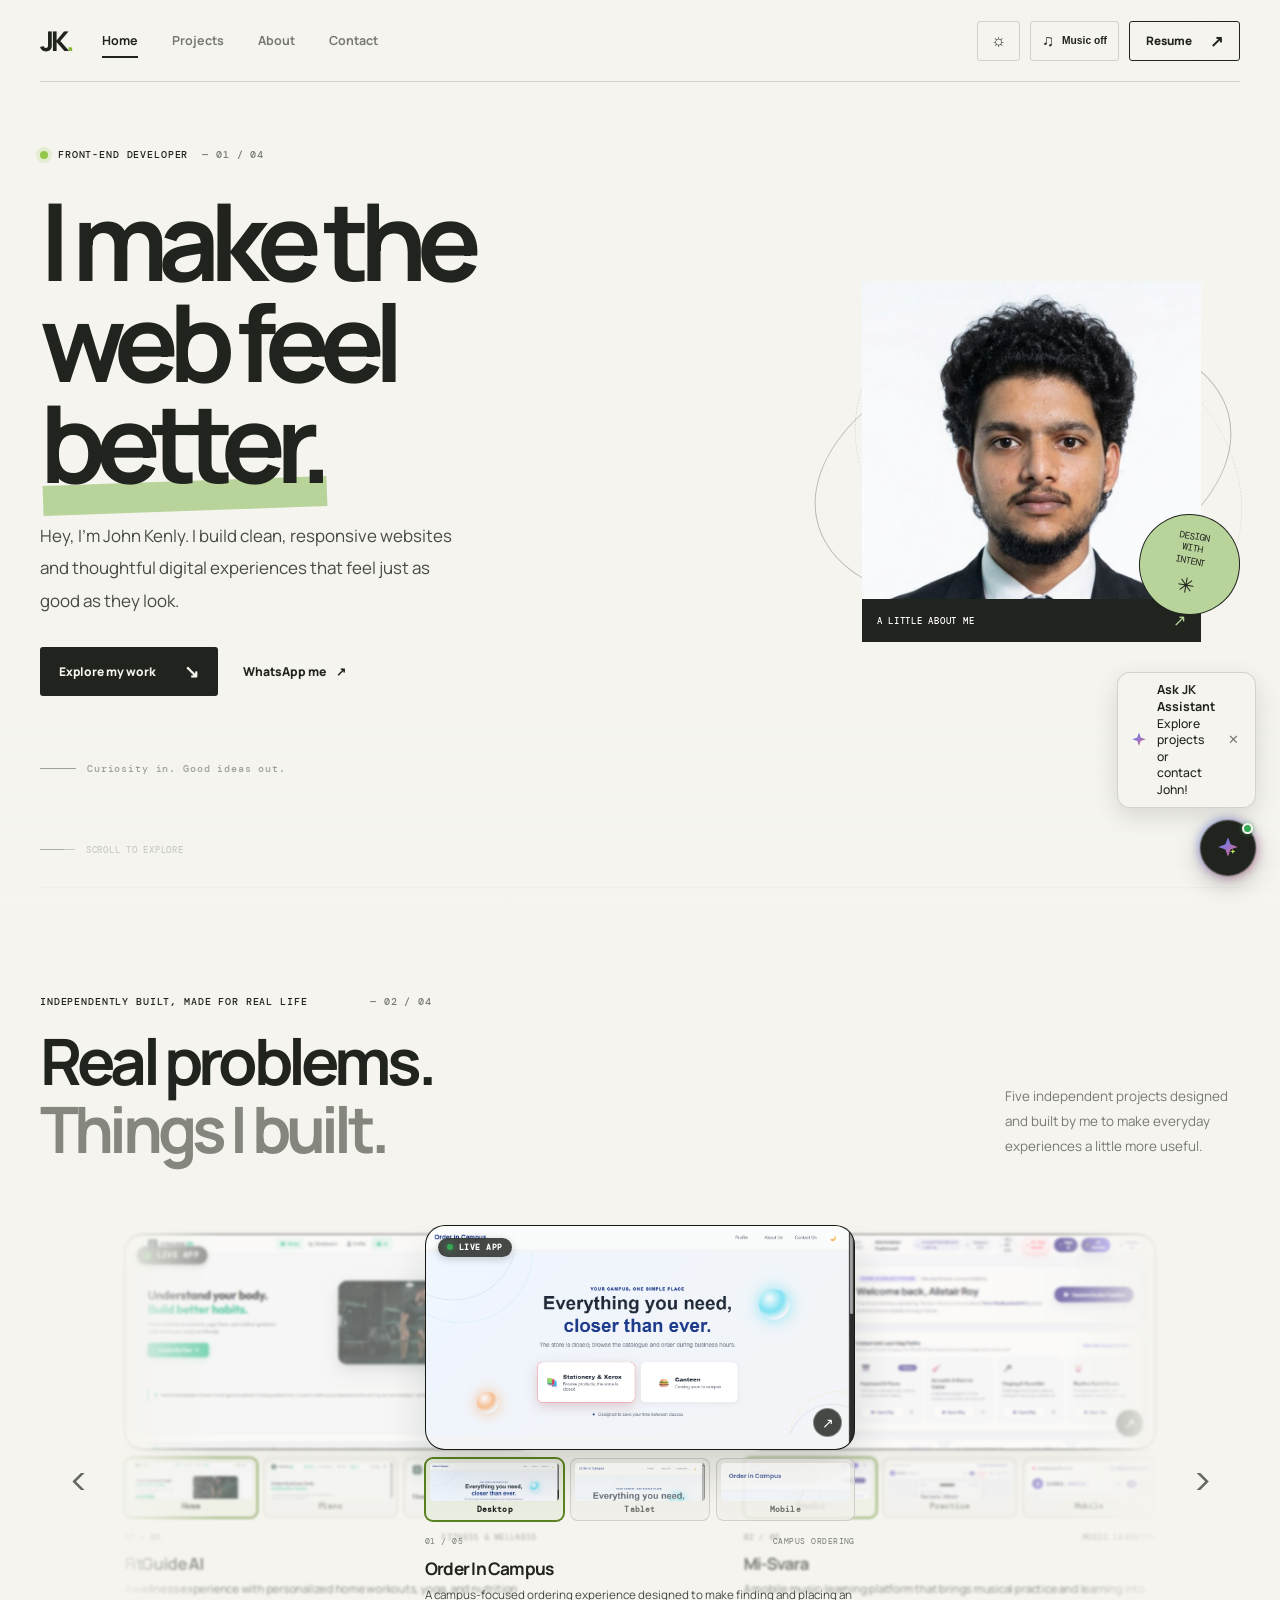
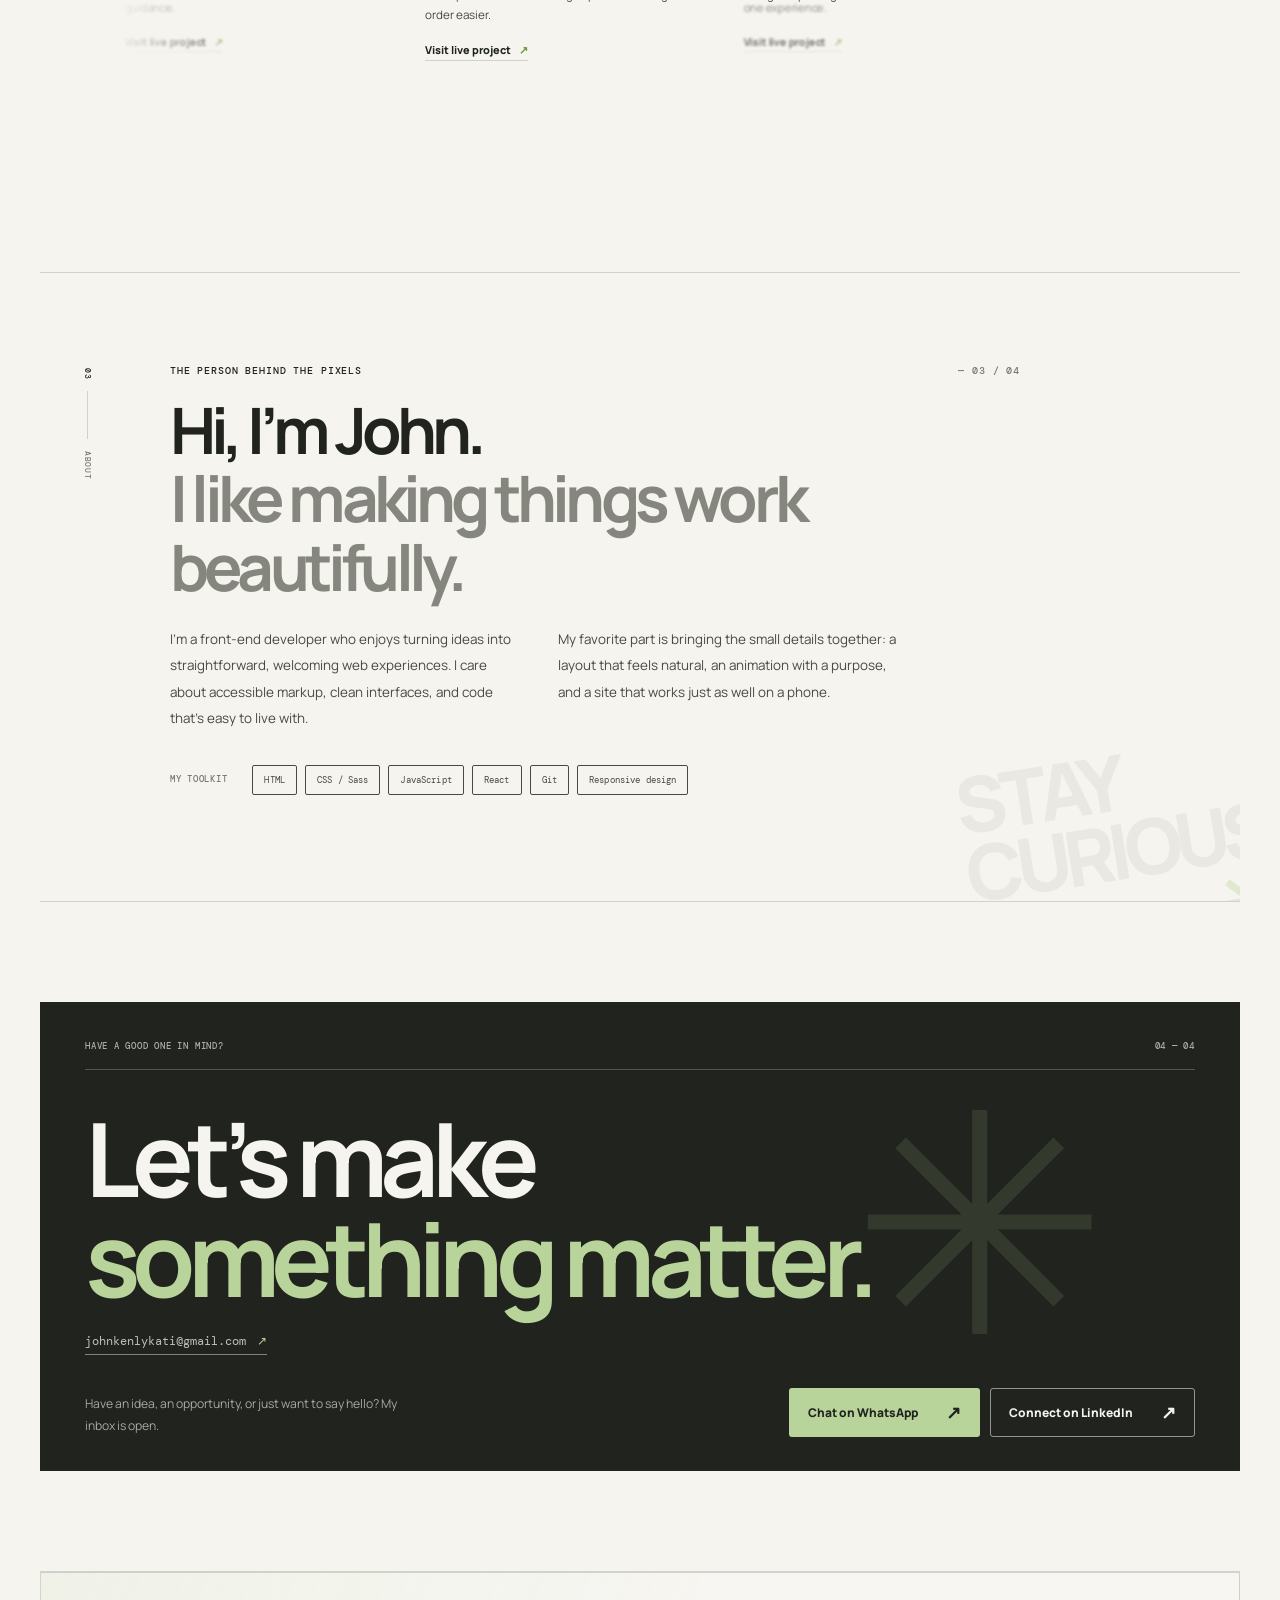
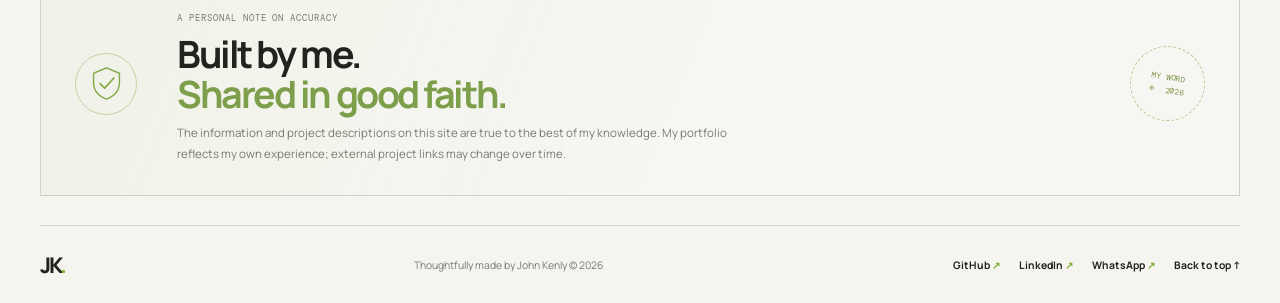
==== commit 6e6dda81: "Add files via upload" ====
--- a/html/index.html
+++ b/html/index.html
@@ -40,9 +40,9 @@
             <span class="theme-icon-dark" aria-hidden="true">☾</span>
             <span class="theme-toggle-label">Dark theme</span>
           </button>
-          <button class="audio-toggle" type="button" aria-label="Turn inspirational music on" aria-pressed="false" title="Turn inspirational music on">
+          <button class="audio-toggle" type="button" aria-label="Turn original ambient music on" aria-pressed="false" title="Turn original ambient music on">
             <span class="audio-icon" aria-hidden="true">♫</span>
-            <span class="audio-toggle-label">Inspire sound off</span>
+            <span class="audio-toggle-label">Music off</span>
           </button>
           <a class="header-cta menu-resume" href="../pdfs/myResume.pdf" target="_blank" rel="noopener noreferrer">
             Resume <span aria-hidden="true">↗</span>
@@ -90,71 +90,150 @@
           <p class="section-aside">Five independent projects designed and built by me to make everyday experiences a little more useful.</p>
         </div>
 
-        <div class="project-grid">
-          <article class="project-card project-card-campus" data-reveal>
-            <a class="project-visual visual-campus" href="https://www.orderincampus.live/" target="_blank" rel="noopener noreferrer" aria-label="Visit Order In Campus">
-              <span class="visual-label">CAMPUS, MADE SIMPLER</span>
-              <span class="visual-campus-name">order<span>in</span>campus.</span>
-              <span class="visual-campus-menu"><i></i><i></i><i></i></span>
-              <span class="visual-open" aria-hidden="true">↗</span>
-            </a>
-            <div class="project-meta"><span>01 / 05</span><span>CAMPUS ORDERING</span></div>
-            <h3>Order In Campus</h3>
-            <p>A campus-focused ordering experience designed to make finding and placing an order easier.</p>
-            <a class="project-link" href="https://www.orderincampus.live/" target="_blank" rel="noopener noreferrer">Visit live project <span aria-hidden="true">↗</span></a>
-          </article>
-
-          <article class="project-card project-card-svara" data-reveal>
-            <a class="project-visual visual-svara" href="https://mi-svara.ai.studio/" target="_blank" rel="noopener noreferrer" aria-label="Visit Mi-Svara">
-              <span class="visual-label">FIND YOUR RHYTHM</span>
-              <span class="visual-svara-mark" aria-hidden="true"><i></i><i></i><i></i><i></i><i></i><i></i><i></i></span>
-              <span class="visual-svara-name">mi-svara<span>♪</span></span>
-              <span class="visual-open" aria-hidden="true">↗</span>
-            </a>
-            <div class="project-meta"><span>02 / 05</span><span>MUSIC LEARNING</span></div>
-            <h3>Mi-Svara</h3>
-            <p>A mobile music-learning platform that brings musical practice and learning into one experience.</p>
-            <a class="project-link" href="https://mi-svara.ai.studio/" target="_blank" rel="noopener noreferrer">Visit live project <span aria-hidden="true">↗</span></a>
-          </article>
-
-          <article class="project-card project-card-python" data-reveal>
-            <a class="project-visual visual-python" href="https://30-days-python.vercel.app/" target="_blank" rel="noopener noreferrer" aria-label="Visit 30 Days of Python">
-              <span class="visual-label">A LITTLE PYTHON, EVERY DAY</span>
-              <span class="visual-python-code" aria-hidden="true"><span>&gt;&gt;&gt;</span> <span>learn</span><span>(</span><span>"python"</span><span>)</span></span>
-              <span class="visual-python-days">30 days<span>.</span></span>
-              <span class="visual-open" aria-hidden="true">↗</span>
-            </a>
-            <div class="project-meta"><span>03 / 05</span><span>LEARNING</span></div>
-            <h3>30 Days of Python</h3>
-            <p>A 30-day learning experience for building Python knowledge one step at a time.</p>
-            <a class="project-link" href="https://30-days-python.vercel.app/" target="_blank" rel="noopener noreferrer">Visit live project <span aria-hidden="true">↗</span></a>
-          </article>
-
-          <article class="project-card project-card-progress" data-reveal>
-            <a class="project-visual visual-progress" href="https://progress-productivity.vercel.app/index.html" target="_blank" rel="noopener noreferrer" aria-label="Visit Progress Productivity">
-              <span class="visual-label">MAKE PROGRESS VISIBLE</span>
-              <span class="visual-progress-title">one thing<br>at a time<span>.</span></span>
-              <span class="visual-progress-bars" aria-hidden="true"><i></i><i></i><i></i><i></i></span>
-              <span class="visual-open" aria-hidden="true">↗</span>
-            </a>
-            <div class="project-meta"><span>04 / 05</span><span>PRODUCTIVITY</span></div>
-            <h3>Progress Productivity</h3>
-            <p>A productivity-focused project built around making progress feel clear and achievable.</p>
-            <a class="project-link" href="https://progress-productivity.vercel.app/index.html" target="_blank" rel="noopener noreferrer">Visit live project <span aria-hidden="true">↗</span></a>
-          </article>
-
-          <article class="project-card project-card-fitness" data-reveal>
-            <a class="project-visual visual-fitness" href="https://fitness-app-ashy-xi.vercel.app/" target="_blank" rel="noopener noreferrer" aria-label="Visit FitGuide AI">
-              <span class="visual-label">MOVE WELL. FEEL GOOD.</span>
-              <span class="visual-fitness-title">your pace.<br>your progress.</span>
-              <span class="visual-fitness-stamp" aria-hidden="true">FIT<br>GUIDE<br><span>✳</span></span>
-              <span class="visual-open" aria-hidden="true">↗</span>
-            </a>
-            <div class="project-meta"><span>05 / 05</span><span>FITNESS &amp; WELLNESS</span></div>
-            <h3>FitGuide AI</h3>
-            <p>A wellness experience with personalized home workouts, yoga, and nutrition guidance.</p>
-            <a class="project-link" href="https://fitness-app-ashy-xi.vercel.app/" target="_blank" rel="noopener noreferrer">Visit live project <span aria-hidden="true">↗</span></a>
-          </article>
+        <div class="project-showcase" aria-label="Project showcase carousel">
+          <button class="project-nav project-nav-prev" type="button" aria-label="Previous project">&lt;</button>
+          <div class="project-grid">
+            <article class="project-card project-card-campus" data-reveal>
+              <div class="project-gallery" data-gallery="campus">
+                <a class="project-visual visual-has-image" href="https://www.orderincampus.live/" target="_blank" rel="noopener noreferrer" aria-label="Visit live Order In Campus">
+                  <img class="gallery-main-img" src="../imges/projects/campus-1.png" alt="Order In Campus live desktop preview" width="1280" height="800" loading="lazy">
+                  <span class="live-badge"><span class="badge-dot"></span> LIVE APP</span>
+                  <span class="visual-open" aria-hidden="true">↗</span>
+                </a>
+                <div class="project-thumb-strip" role="tablist" aria-label="Order In Campus previews">
+                  <button type="button" class="thumb-btn is-active" data-src="../imges/projects/campus-1.png" aria-label="Desktop preview" title="Desktop preview">
+                    <img src="../imges/projects/campus-1.png" alt="Order In Campus Desktop" loading="lazy">
+                    <span>Desktop</span>
+                  </button>
+                  <button type="button" class="thumb-btn" data-src="../imges/projects/campus-2.png" aria-label="Tablet preview" title="Tablet preview">
+                    <img src="../imges/projects/campus-2.png" alt="Order In Campus Tablet" loading="lazy">
+                    <span>Tablet</span>
+                  </button>
+                  <button type="button" class="thumb-btn" data-src="../imges/projects/campus-3.png" aria-label="Mobile preview" title="Mobile preview">
+                    <img src="../imges/projects/campus-3.png" alt="Order In Campus Mobile" loading="lazy">
+                    <span>Mobile</span>
+                  </button>
+                </div>
+              </div>
+              <div class="project-meta"><span>01 / 05</span><span>CAMPUS ORDERING</span></div>
+              <h3>Order In Campus</h3>
+              <p>A campus-focused ordering experience designed to make finding and placing an order easier.</p>
+              <a class="project-link" href="https://www.orderincampus.live/" target="_blank" rel="noopener noreferrer">Visit live project <span aria-hidden="true">↗</span></a>
+            </article>
+
+            <article class="project-card project-card-svara" data-reveal>
+              <div class="project-gallery" data-gallery="svara">
+                <a class="project-visual visual-has-image" href="https://mi-svara.ai.studio/" target="_blank" rel="noopener noreferrer" aria-label="Visit live Mi-Svara">
+                  <img class="gallery-main-img" src="../imges/projects/svara-1.png" alt="Mi-Svara live studio preview" width="1280" height="800" loading="lazy">
+                  <span class="live-badge"><span class="badge-dot"></span> LIVE APP</span>
+                  <span class="visual-open" aria-hidden="true">↗</span>
+                </a>
+                <div class="project-thumb-strip" role="tablist" aria-label="Mi-Svara previews">
+                  <button type="button" class="thumb-btn is-active" data-src="../imges/projects/svara-1.png" aria-label="Studio preview" title="Studio preview">
+                    <img src="../imges/projects/svara-1.png" alt="Mi-Svara Studio" loading="lazy">
+                    <span>Studio</span>
+                  </button>
+                  <button type="button" class="thumb-btn" data-src="../imges/projects/svara-2.png" aria-label="Practice hub" title="Practice hub">
+                    <img src="../imges/projects/svara-2.png" alt="Mi-Svara Practice" loading="lazy">
+                    <span>Practice</span>
+                  </button>
+                  <button type="button" class="thumb-btn" data-src="../imges/projects/svara-3.png" aria-label="Mobile preview" title="Mobile preview">
+                    <img src="../imges/projects/svara-3.png" alt="Mi-Svara Mobile" loading="lazy">
+                    <span>Mobile</span>
+                  </button>
+                </div>
+              </div>
+              <div class="project-meta"><span>02 / 05</span><span>MUSIC LEARNING</span></div>
+              <h3>Mi-Svara</h3>
+              <p>A mobile music-learning platform that brings musical practice and learning into one experience.</p>
+              <a class="project-link" href="https://mi-svara.ai.studio/" target="_blank" rel="noopener noreferrer">Visit live project <span aria-hidden="true">↗</span></a>
+            </article>
+
+            <article class="project-card project-card-python" data-reveal>
+              <div class="project-gallery" data-gallery="python">
+                <a class="project-visual visual-has-image" href="https://30-days-python.vercel.app/" target="_blank" rel="noopener noreferrer" aria-label="Visit live 30 Days of Python">
+                  <img class="gallery-main-img" src="../imges/projects/python-1.png" alt="30 Days of Python live hub preview" width="1280" height="800" loading="lazy">
+                  <span class="live-badge"><span class="badge-dot"></span> LIVE APP</span>
+                  <span class="visual-open" aria-hidden="true">↗</span>
+                </a>
+                <div class="project-thumb-strip" role="tablist" aria-label="30 Days of Python previews">
+                  <button type="button" class="thumb-btn is-active" data-src="../imges/projects/python-1.png" aria-label="Hub preview" title="Hub preview">
+                    <img src="../imges/projects/python-1.png" alt="Python Hub" loading="lazy">
+                    <span>Platform</span>
+                  </button>
+                  <button type="button" class="thumb-btn" data-src="../imges/projects/python-2.png" aria-label="Tracks preview" title="Tracks preview">
+                    <img src="../imges/projects/python-2.png" alt="Python Tracks" loading="lazy">
+                    <span>Tracks</span>
+                  </button>
+                  <button type="button" class="thumb-btn" data-src="../imges/projects/python-3.png" aria-label="Mobile preview" title="Mobile preview">
+                    <img src="../imges/projects/python-3.png" alt="Python Mobile" loading="lazy">
+                    <span>Mobile</span>
+                  </button>
+                </div>
+              </div>
+              <div class="project-meta"><span>03 / 05</span><span>LEARNING</span></div>
+              <h3>30 Days of Python</h3>
+              <p>A 30-day learning experience for building Python knowledge one step at a time.</p>
+              <a class="project-link" href="https://30-days-python.vercel.app/" target="_blank" rel="noopener noreferrer">Visit live project <span aria-hidden="true">↗</span></a>
+            </article>
+
+            <article class="project-card project-card-progress" data-reveal>
+              <div class="project-gallery" data-gallery="progress">
+                <a class="project-visual visual-has-image" href="https://progress-productivity.vercel.app/index.html" target="_blank" rel="noopener noreferrer" aria-label="Visit live Progress Productivity">
+                  <img class="gallery-main-img" src="../imges/projects/progress-1.png" alt="Progress Productivity live preview" width="1280" height="800" loading="lazy">
+                  <span class="live-badge"><span class="badge-dot"></span> LIVE APP</span>
+                  <span class="visual-open" aria-hidden="true">↗</span>
+                </a>
+                <div class="project-thumb-strip" role="tablist" aria-label="Progress Productivity previews">
+                  <button type="button" class="thumb-btn is-active" data-src="../imges/projects/progress-1.png" aria-label="App preview" title="App preview">
+                    <img src="../imges/projects/progress-1.png" alt="Progress App" loading="lazy">
+                    <span>App</span>
+                  </button>
+                  <button type="button" class="thumb-btn" data-src="../imges/projects/progress-2.png" aria-label="Planner preview" title="Planner preview">
+                    <img src="../imges/projects/progress-2.png" alt="Progress Planner" loading="lazy">
+                    <span>Planner</span>
+                  </button>
+                  <button type="button" class="thumb-btn" data-src="../imges/projects/progress-3.png" aria-label="Mobile preview" title="Mobile preview">
+                    <img src="../imges/projects/progress-3.png" alt="Progress Mobile" loading="lazy">
+                    <span>Mobile</span>
+                  </button>
+                </div>
+              </div>
+              <div class="project-meta"><span>04 / 05</span><span>PRODUCTIVITY</span></div>
+              <h3>Progress Productivity</h3>
+              <p>A productivity-focused project built around making progress feel clear and achievable.</p>
+              <a class="project-link" href="https://progress-productivity.vercel.app/index.html" target="_blank" rel="noopener noreferrer">Visit live project <span aria-hidden="true">↗</span></a>
+            </article>
+
+            <article class="project-card project-card-fitness" data-reveal>
+              <div class="project-gallery" data-gallery="fitness">
+                <a class="project-visual visual-has-image" href="https://fitness-app-ashy-xi.vercel.app/" target="_blank" rel="noopener noreferrer" aria-label="Visit live FitGuide AI">
+                  <img class="gallery-main-img" src="../imges/projects/fitness-1.png" alt="FitGuide AI live hero preview" width="1280" height="800" loading="lazy">
+                  <span class="live-badge"><span class="badge-dot"></span> LIVE APP</span>
+                  <span class="visual-open" aria-hidden="true">↗</span>
+                </a>
+                <div class="project-thumb-strip" role="tablist" aria-label="FitGuide AI previews">
+                  <button type="button" class="thumb-btn is-active" data-src="../imges/projects/fitness-1.png" aria-label="Home preview" title="Home preview">
+                    <img src="../imges/projects/fitness-1.png" alt="FitGuide Home" loading="lazy">
+                    <span>Home</span>
+                  </button>
+                  <button type="button" class="thumb-btn" data-src="../imges/projects/fitness-2.png" aria-label="Plans preview" title="Plans preview">
+                    <img src="../imges/projects/fitness-2.png" alt="FitGuide Plans" loading="lazy">
+                    <span>Plans</span>
+                  </button>
+                  <button type="button" class="thumb-btn" data-src="../imges/projects/fitness-3.png" aria-label="Mobile preview" title="Mobile preview">
+                    <img src="../imges/projects/fitness-3.png" alt="FitGuide Mobile" loading="lazy">
+                    <span>Mobile</span>
+                  </button>
+                </div>
+              </div>
+              <div class="project-meta"><span>05 / 05</span><span>FITNESS &amp; WELLNESS</span></div>
+              <h3>FitGuide AI</h3>
+              <p>A wellness experience with personalized home workouts, yoga, and nutrition guidance.</p>
+              <a class="project-link" href="https://fitness-app-ashy-xi.vercel.app/" target="_blank" rel="noopener noreferrer">Visit live project <span aria-hidden="true">↗</span></a>
+            </article>
+          </div>
+          <button class="project-nav project-nav-next" type="button" aria-label="Next project">&gt;</button>
         </div>
       </section>
 
--- a/css/style.css
+++ b/css/style.css
@@ -4,11 +4,10 @@
   --ink: #20231e;
   --soft-ink: #474a43;
   --muted: #787a72;
-  --lime: #c4f263;
+  --lime: #b8d49a;
   --line: rgba(32, 35, 30, .16);
   --header-bg: rgba(245, 244, 239, .92);
-  --grain: rgba(32, 35, 30, .12);
-  --cursor-fill: rgba(196, 242, 99, .25);
+  --grain: rgba(32, 35, 30, .08);
   --bottom-shade: rgba(245, 244, 239, .88);
   --mono: "DM Mono", "Courier New", monospace;
   --sans: "Manrope", "Segoe UI", sans-serif;
@@ -21,11 +20,10 @@
   --ink: #f1f0e8;
   --soft-ink: #d0d0c6;
   --muted: #aaa99d;
-  --lime: #c4f263;
+  --lime: #b8d49a;
   --line: rgba(241, 240, 232, .2);
   --header-bg: rgba(25, 27, 23, .93);
-  --grain: rgba(241, 240, 232, .12);
-  --cursor-fill: rgba(196, 242, 99, .26);
+  --grain: rgba(241, 240, 232, .08);
   --bottom-shade: rgba(25, 27, 23, .9);
 }
 :root[data-theme="dark"] .contact-panel { background: #10120f; color: #f5f4ef; }
@@ -47,7 +45,7 @@
   background-image: radial-gradient(var(--grain) .65px, transparent .65px);
   background-size: 7px 7px;
   content: "";
-  opacity: .22;
+  opacity: .12;
   pointer-events: none;
 }
 a { color: inherit; }
@@ -74,7 +72,7 @@
   bottom: 0;
   left: 0;
   display: block;
-  height: 20vh;
+  height: 23vh;
   background: linear-gradient(to top, var(--bottom-shade), transparent);
   pointer-events: none;
 }
@@ -322,13 +320,12 @@
   line-height: 1.3;
   text-align: center;
   transform: rotate(10deg);
-  animation: sticker-float 5s ease-in-out infinite;
 }
 .sticker-star { margin-top: 5px; font-size: 1.3rem; }
 .visual-coordinate { position: absolute; z-index: 2; right: 4%; bottom: 1%; color: var(--muted); font-size: .55rem; }
 .scroll-cue { position: absolute; bottom: 31px; left: 0; display: flex; align-items: center; gap: 11px; color: var(--muted); font-size: .55rem; text-decoration: none; }
 .scroll-cue-line { position: relative; width: 35px; height: 1px; background: var(--muted); }
-.scroll-cue-line::after { position: absolute; inset: 0; background: var(--ink); content: ""; transform: scaleX(.55); transform-origin: left; animation: line-pulse 1.5s ease-in-out infinite alternate; }
+.scroll-cue-line::after { position: absolute; inset: 0; background: var(--ink); content: ""; transform: scaleX(.7); transform-origin: left; }
 
 /* What I do */
 .work { padding-block: 107px 115px; border-top: 1px solid var(--line); }
@@ -338,8 +335,43 @@
 .section-heading h2, .about h2 { margin: 0; }
 .heading-muted { color: #85877f; }
 .section-aside { max-width: 235px; margin: 0 0 5px; color: var(--muted); font-size: .84rem; line-height: 1.85; }
-.project-grid { display: grid; grid-template-columns: repeat(3, minmax(0, 1fr)); gap: 34px 17px; }
-.project-card { min-width: 0; }
+.project-showcase {
+  position: relative;
+  padding: 18px 72px 8px;
+}
+.project-grid {
+  position: relative;
+  display: block;
+  height: 524px;
+  overflow: hidden;
+  mask-image: linear-gradient(to right, transparent 0%, #000 10%, #000 90%, transparent 100%);
+  -webkit-mask-image: linear-gradient(to right, transparent 0%, #000 10%, #000 90%, transparent 100%);
+}
+.project-card {
+  position: absolute;
+  top: 0;
+  left: 50%;
+  z-index: 1;
+  width: min(100%, 430px);
+  min-width: 0;
+  opacity: 0;
+  pointer-events: none;
+  transform: translateX(-50%) scale(.94);
+  transition: transform .7s cubic-bezier(.22, 1, .36, 1), opacity .45s ease, filter .45s ease;
+  filter: blur(0px);
+}
+.project-card.is-center {
+  opacity: 1;
+  pointer-events: auto;
+  z-index: 3;
+  filter: blur(0);
+}
+.project-card.is-side {
+  opacity: .58;
+  z-index: 2;
+}
+.project-card.is-hidden { opacity: 0; z-index: 1; }
+.project-card.is-center .project-visual { box-shadow: 0 24px 42px rgba(24, 27, 22, .14); }
 .project-visual {
   position: relative;
   display: flex;
@@ -349,13 +381,183 @@
   justify-content: center;
   overflow: hidden;
   padding: 22px;
+  border-radius: 28px;
   text-decoration: none;
   transition: transform .25s ease, box-shadow .25s ease;
 }
 .project-visual:hover { transform: translateY(-4px); box-shadow: 0 14px 28px rgba(32, 35, 30, .12); }
+.project-nav {
+  position: absolute;
+  top: 50%;
+  z-index: 12;
+  display: grid;
+  width: 44px;
+  height: 54px;
+  place-items: center;
+  padding: 0;
+  border: 0;
+  border-radius: 0;
+  background: transparent;
+  color: var(--ink);
+  font-family: var(--mono);
+  font-size: 2rem;
+  font-weight: 400;
+  line-height: 1;
+  cursor: pointer;
+  opacity: .68;
+  transition: transform .35s cubic-bezier(.2, .8, .2, 1), opacity .25s ease, color .25s ease;
+}
+.project-nav:hover { color: #6d972f; opacity: 1; }
+.project-nav-prev { left: 16px; transform: translateY(-50%); }
+.project-nav-next { right: 16px; transform: translateY(-50%); }
+.project-nav-prev:hover { transform: translate(-3px, -50%); }
+.project-nav-next:hover { transform: translate(3px, -50%); }
 .visual-label { position: absolute; top: 17px; left: 19px; font-family: var(--mono); font-size: .51rem; letter-spacing: .08em; opacity: .72; }
 .visual-open { position: absolute; right: 14px; bottom: 13px; display: grid; width: 29px; height: 29px; place-items: center; border: 1px solid currentColor; border-radius: 50%; font-size: .88rem; transition: color .2s ease, background .2s ease, transform .2s ease; }
-.project-visual:hover .visual-open { transform: rotate(45deg); }
+.project-gallery {
+  position: relative;
+  width: 100%;
+  margin-bottom: 8px;
+}
+.visual-has-image {
+  position: relative;
+  display: block;
+  width: 100%;
+  height: 220px;
+  padding: 0;
+  overflow: hidden;
+  border-radius: 20px;
+  background: #141712;
+  border: 1px solid var(--line);
+  text-decoration: none;
+  box-shadow: 0 10px 24px rgba(24, 27, 22, .08);
+  transition: transform .25s ease, box-shadow .25s ease;
+}
+.visual-has-image:hover {
+  transform: translateY(-3px);
+  box-shadow: 0 18px 36px rgba(24, 27, 22, .16);
+}
+.gallery-main-img {
+  width: 100%;
+  height: 100%;
+  object-fit: cover;
+  object-position: top center;
+  display: block;
+  transition: transform .9s cubic-bezier(.2, .8, .2, 1), opacity .35s ease, filter .9s ease;
+}
+.gallery-main-img.is-switching { transform: scale(1.045); filter: blur(3px); }
+.visual-has-image:hover .gallery-main-img {
+  transform: scale(1.035);
+}
+.live-badge {
+  position: absolute;
+  top: 12px;
+  left: 12px;
+  z-index: 2;
+  display: inline-flex;
+  align-items: center;
+  gap: 6px;
+  padding: 4px 9px;
+  border-radius: 20px;
+  background: rgba(20, 24, 18, .78);
+  color: #fff;
+  font-family: var(--mono);
+  font-size: .52rem;
+  font-weight: 700;
+  letter-spacing: .06em;
+  backdrop-filter: blur(8px);
+  box-shadow: 0 2px 8px rgba(0, 0, 0, .2);
+  pointer-events: none;
+}
+.badge-dot {
+  width: 6px;
+  height: 6px;
+  border-radius: 50%;
+  background: #34a853;
+  box-shadow: 0 0 6px rgba(52, 168, 83, .9);
+}
+.visual-has-image .visual-open {
+  position: absolute;
+  right: 12px;
+  bottom: 12px;
+  z-index: 2;
+  background: rgba(20, 24, 18, .78);
+  color: #fff;
+  border-color: rgba(255, 255, 255, .35);
+  backdrop-filter: blur(8px);
+}
+.visual-has-image:hover .visual-open {
+  background: var(--lime);
+  color: #191b17;
+  border-color: var(--lime);
+  transform: rotate(45deg);
+}
+.project-thumb-strip {
+  display: grid;
+  grid-template-columns: repeat(3, 1fr);
+  gap: 6px;
+  margin-top: 8px;
+}
+.thumb-btn {
+  display: flex;
+  flex-direction: column;
+  align-items: center;
+  gap: 3px;
+  padding: 4px 4px 5px;
+  border: 1px solid var(--line);
+  border-radius: 8px;
+  background: color-mix(in srgb, var(--paper) 80%, rgba(120, 122, 114, .12));
+  cursor: pointer;
+  transition: all .2s ease;
+}
+.thumb-btn img {
+  width: 100%;
+  height: 38px;
+  object-fit: cover;
+  object-position: top center;
+  border-radius: 4px;
+  opacity: .65;
+  transition: opacity .2s ease;
+}
+.thumb-btn span {
+  font-family: var(--mono);
+  font-size: .52rem;
+  color: var(--muted);
+  font-weight: 600;
+  letter-spacing: .02em;
+  transition: color .2s ease;
+}
+.thumb-btn:hover {
+  border-color: var(--ink);
+  transform: translateY(-1px);
+}
+.thumb-btn:hover img {
+  opacity: .95;
+}
+.thumb-btn:hover span {
+  color: var(--ink);
+}
+.thumb-btn.is-active {
+  border-color: #5a8220;
+  box-shadow: 0 0 0 1px #5a8220;
+  background: color-mix(in srgb, var(--lime) 18%, var(--paper));
+}
+.thumb-btn.is-active img {
+  opacity: 1;
+}
+.thumb-btn.is-active span {
+  color: var(--ink);
+  font-weight: 800;
+}
+:root[data-theme="dark"] .thumb-btn.is-active {
+  border-color: var(--lime);
+  box-shadow: 0 0 0 1px var(--lime);
+  background: rgba(196, 242, 99, .14);
+}
+:root[data-theme="dark"] .thumb-btn.is-active span {
+  color: var(--lime);
+}
+
 .visual-campus { background: #e7daca; color: #31483b; }
 .visual-campus-name { margin-top: 17px; font-size: clamp(1.6rem, 2.8vw, 2.3rem); font-weight: 800; letter-spacing: -.09em; }
 .visual-campus-name span { color: #ed7047; }
@@ -442,7 +644,7 @@
 .button-light:hover { background: #d4ff89; }
 .button-outline-light { flex: 0 0 auto; border-color: rgba(245, 244, 239, .55); color: var(--paper); }
 .button-outline-light:hover { border-color: var(--lime); color: var(--lime); }
-.contact-star { position: absolute; top: 13%; right: 11%; color: rgba(196, 242, 99, .14); font-size: clamp(10rem, 24vw, 20rem); line-height: 1; animation: star-turn 35s linear infinite; }
+.contact-star { position: absolute; top: 13%; right: 11%; color: rgba(184, 212, 154, .12); font-size: clamp(10rem, 24vw, 20rem); line-height: 1; }
 .site-footer { border-top: 1px solid var(--line); }
 .footer-declaration {
   position: relative;
@@ -454,9 +656,9 @@
   padding: 31px 34px;
   overflow: hidden;
   border: 1px solid var(--line);
-  background: linear-gradient(112deg, rgba(196, 242, 99, .15), transparent 54%), rgba(255, 255, 255, .22);
-}
-:root[data-theme="dark"] .footer-declaration { background: linear-gradient(112deg, rgba(196, 242, 99, .09), transparent 54%), rgba(255, 255, 255, .025); }
+  background: linear-gradient(112deg, rgba(184, 212, 154, .12), transparent 54%), rgba(255, 255, 255, .22);
+}
+:root[data-theme="dark"] .footer-declaration { background: linear-gradient(112deg, rgba(184, 212, 154, .08), transparent 54%), rgba(255, 255, 255, .025); }
 .declaration-mark { display: grid; width: 62px; height: 62px; place-items: center; border: 1px solid rgba(132, 171, 75, .45); border-radius: 50%; color: #83a944; }
 .declaration-mark svg { width: 37px; height: 37px; }
 .declaration-copy { max-width: 590px; }
@@ -475,108 +677,57 @@
 .footer-links span { color: #80af35; }
 
 /* Scroll reveals and entrance motion */
-[data-reveal] { transition: opacity .65s ease, transform .65s cubic-bezier(.2,.75,.25,1); }
-.js-motion [data-reveal] { opacity: 0; transform: translateY(24px); }
+[data-reveal] { transition: opacity .4s ease, transform .4s ease; }
+.js-motion [data-reveal] { opacity: 0; transform: translateY(12px); }
 .js-motion [data-reveal].is-visible { opacity: 1; transform: translateY(0); }
 .js-motion .project-card:nth-child(2), .js-motion .project-card:nth-child(5) { transition-delay: .1s; }
 .js-motion .project-card:nth-child(3) { transition-delay: .2s; }
 .js-motion .project-card:nth-child(4) { transition-delay: .3s; }
 @keyframes rise-in { from { opacity: 0; transform: translateY(23px); } to { opacity: 1; transform: translateY(0); } }
-@keyframes sticker-float { 0%, 100% { translate: 0 0; } 50% { translate: 0 -8px; } }
-@keyframes line-pulse { to { transform: scaleX(1); } }
-@keyframes star-turn { to { rotate: 360deg; } }
-
-/* Colorful cursor glow and motion trail. */
+/* The custom cursor is limited to devices with a precise, hover-capable pointer. */
 .custom-cursor { display: none; }
-.cursor-trail { display: none; }
-@media (hover: hover) and (pointer: fine), (pointer: coarse) {
+.cursor-trail { position: fixed; z-index: 9998; inset: 0; width: 100%; height: 100%; pointer-events: none; }
+@media (min-width: 851px) and (hover: hover) and (pointer: fine) {
+  body.has-custom-cursor, body.has-custom-cursor a, body.has-custom-cursor button { cursor: none; }
   .custom-cursor {
     position: fixed;
     z-index: 9999;
     top: 0;
     left: 0;
-    display: grid;
-    width: 62px;
-    height: 62px;
-    place-items: center;
+    display: block;
+    width: 46px;
+    height: 46px;
     pointer-events: none;
     opacity: 0;
-    transition: opacity .2s ease;
+    transition: opacity .12s ease;
     will-change: transform;
   }
-  @media (pointer: coarse) {
-    body.has-touch-cursor, body.has-touch-cursor a, body.has-touch-cursor button { cursor: auto; }
-    .has-touch-cursor .custom-cursor { width: 58px; height: 58px; }
-    .has-touch-cursor .cursor-ring {
-      inset: 4px;
-      border: 2px solid rgba(255, 255, 255, .92);
-      background: radial-gradient(circle, rgba(116, 255, 221, .18), rgba(138, 77, 255, .08) 52%, transparent 72%);
-      box-shadow: 0 0 12px rgba(91, 255, 221, .9), 0 0 26px rgba(57, 148, 255, .78), 0 0 42px rgba(255, 65, 190, .48);
-      animation: cursor-glow 1.6s ease-in-out infinite alternate, cursor-turn 5s linear infinite;
-    }
-    .has-touch-cursor .cursor-ring::before, .has-touch-cursor .cursor-ring::after { background: #fff; box-shadow: 0 0 8px #64ffe1; }
-    .has-touch-cursor .cursor-dot { width: 9px; height: 9px; background: #fff; box-shadow: 0 0 12px 4px rgba(100, 255, 225, .8); }
-    .has-touch-cursor .cursor-label { display: none; }
-    .has-touch-cursor .custom-cursor.is-touching .cursor-ring { inset: -2px; }
-  }
-  .custom-cursor.is-visible { opacity: 1 !important; visibility: visible; transition: none; }
+  .custom-cursor.is-visible { opacity: 1; }
   .cursor-ring {
     position: absolute;
-    inset: 3px;
-    border: 2px solid #64ffe1;
+    inset: 2px;
+    border: 1px solid #77985b;
     border-radius: 50%;
-    background: radial-gradient(circle, rgba(100, 255, 225, .18), rgba(129, 82, 255, .1) 48%, transparent 72%);
-    box-shadow: 0 0 0 2px var(--paper), 0 0 12px rgba(100, 255, 225, .8), 0 0 25px rgba(72, 144, 255, .7), 0 0 38px rgba(255, 70, 200, .45);
-    transition: inset .22s ease, background .22s ease, border-color .22s ease, box-shadow .22s ease;
-    animation: cursor-turn 8s linear infinite;
+    background: rgba(184, 212, 154, .12);
+    transition: inset .16s ease, background .16s ease;
   }
-  .cursor-ring::before, .cursor-ring::after { position: absolute; top: 50%; left: 50%; width: 5px; height: 5px; border-radius: 50%; background: #fff; box-shadow: 0 0 7px #64ffe1; content: ""; }
-  .cursor-ring::before { transform: translate(-22px, -22px); }
-  .cursor-ring::after { transform: translate(17px, 17px); }
-  .cursor-dot { width: 7px; height: 7px; border-radius: 50%; background: #fff; box-shadow: 0 0 0 2px #64ffe1, 0 0 12px 4px rgba(100, 255, 225, .75); transition: transform .2s ease, background .2s ease; }
-  .cursor-label { position: absolute; bottom: 10px; padding: 2px 4px; border-radius: 2px; background: var(--ink); color: var(--paper); font-family: var(--mono); font-size: .42rem; font-weight: 500; letter-spacing: .04em; opacity: .92; transform: scale(.85); transition: opacity .18s ease, transform .18s ease; }
-  .custom-cursor.is-hovering .cursor-ring {
-    inset: -8px;
-    border-color: #fff;
-    background: radial-gradient(circle, rgba(100, 255, 225, .38), rgba(129, 82, 255, .28) 48%, rgba(255, 70, 200, .14) 72%);
-    box-shadow: 0 0 0 2px var(--paper), 0 0 16px rgba(100, 255, 225, .95), 0 0 32px rgba(72, 144, 255, .85), 0 0 48px rgba(255, 70, 200, .65);
-  }
-  .custom-cursor.is-hovering .cursor-dot { transform: scale(0); }
+  .cursor-dot { position: absolute; top: 50%; left: 50%; width: 4px; height: 4px; border-radius: 50%; background: #77985b; transform: translate(-50%, -50%); }
+  .cursor-label { display: none; }
+  .custom-cursor.is-hovering .cursor-ring { inset: -3px; background: rgba(184, 212, 154, .2); }
+  .custom-cursor.is-hovering .cursor-dot { display: none; }
   .custom-cursor.is-hovering .cursor-label {
-    top: 50%;
-    bottom: auto;
+    position: absolute;
     display: grid;
-    width: 48px;
-    min-height: 24px;
+    width: 100%;
+    height: 100%;
     place-items: center;
-    padding: 3px 4px;
     overflow: hidden;
-    background: transparent;
     color: var(--ink);
-    font-family: var(--sans);
-    font-size: .53rem;
-    font-weight: 800;
-    letter-spacing: -.045em;
-    line-height: 1.05;
+    font-size: .45rem;
+    font-weight: 700;
     text-align: center;
     text-overflow: ellipsis;
     white-space: nowrap;
-    transform: translateY(-50%) scale(1.2);
-  }
-  .custom-cursor.is-pressed .cursor-ring { inset: 5px; }
-  .cursor-trail {
-    position: fixed;
-    z-index: 9998;
-    inset: 0;
-    display: block;
-    width: 100%;
-    height: 100%;
-    pointer-events: none;
-  }
-  @keyframes cursor-turn { to { rotate: 360deg; } }
-  @keyframes cursor-glow {
-    from { filter: hue-rotate(0deg); opacity: .72; }
-    to { filter: hue-rotate(65deg); opacity: 1; }
   }
 }
 
@@ -592,7 +743,9 @@
   .hero { min-height: auto; grid-template-columns: 1fr .8fr; gap: 4%; padding-block: 90px 104px; }
   .hero h1 { font-size: clamp(4rem, 9vw, 6rem); }
   .visual-sticker { width: 83px; height: 83px; font-size: .5rem; }
-  .project-grid { grid-template-columns: repeat(2, minmax(0, 1fr)); gap: 28px 14px; }
+  .project-showcase { padding-inline: 52px; }
+  .project-grid { height: 500px; }
+  .project-card { width: min(100%, 370px); }
   .project-visual { min-height: 190px; padding: 17px; }
   .visual-label { left: 14px; font-size: .46rem; }
   .section-heading { gap: 25px; }
@@ -671,8 +824,13 @@
   .section-heading { display: block; margin-bottom: 29px; }
   h2 { font-size: clamp(2.55rem, 10vw, 3.8rem); }
   .section-aside { max-width: 360px; margin-top: 15px; font-size: .79rem; }
-  .project-grid { grid-template-columns: 1fr; gap: 27px; }
+  .project-showcase { padding-inline: 2px; }
+  .project-grid { height: 485px; }
+  .project-card { width: min(86vw, 340px); }
   .project-visual { min-height: 220px; padding: 22px; }
+  .visual-has-image { height: 180px; }
+  .thumb-btn img { height: 30px; }
+  .thumb-btn span { font-size: .48rem; }
   .visual-label { left: 19px; font-size: .51rem; }
   .visual-campus-name { font-size: 2.3rem; }
   .visual-python-code { font-size: .9rem; }
--- a/css/chatbot.css
+++ b/css/chatbot.css
@@ -1,20 +1,20 @@
 /* ==========================================================================
-   Google Gemini Floating Chatbot Styles
+   JK Assistant Floating Chatbot Styles
    Portfolio: John Kenly
    ========================================================================== */
 
 :root {
   --gemini-gradient: linear-gradient(135deg, #4285f4 0%, #9b72cb 50%, #d96570 100%);
   --gemini-glow: rgba(155, 114, 203, 0.35);
-  --chat-shadow: 0 16px 48px -8px rgba(20, 24, 18, 0.22), 0 6px 18px rgba(20, 24, 18, 0.08);
-  --chat-radius: 18px;
-  --chat-width: 380px;
-  --chat-height: 560px;
+  --chat-shadow: 0 14px 40px -6px rgba(20, 24, 18, 0.22), 0 4px 14px rgba(20, 24, 18, 0.08);
+  --chat-radius: 16px;
+  --chat-width: 350px;
+  --chat-height: 490px;
 }
 
 :root[data-theme="dark"] {
-  --gemini-glow: rgba(155, 114, 203, 0.5);
-  --chat-shadow: 0 20px 50px -6px rgba(0, 0, 0, 0.65), 0 8px 24px rgba(0, 0, 0, 0.45);
+  --gemini-glow: rgba(155, 114, 203, 0.45);
+  --chat-shadow: 0 18px 46px -6px rgba(0, 0, 0, 0.65), 0 6px 20px rgba(0, 0, 0, 0.45);
 }
 
 /* Chatbot Floating Trigger Container */
@@ -26,22 +26,22 @@
   font-family: var(--sans);
 }
 
-/* Teaser / Welcome Badge Pill */
+/* Teaser / Welcome Greeting Bubble */
 .chat-teaser-bubble {
   position: absolute;
   right: 0;
-  bottom: calc(100% + 14px);
-  display: flex;
-  align-items: center;
-  gap: 10px;
-  padding: 10px 14px;
-  max-width: 290px;
+  bottom: calc(100% + 12px);
+  display: flex;
+  align-items: center;
+  gap: 9px;
+  padding: 9px 12px;
+  max-width: 260px;
   background: var(--paper);
   color: var(--ink);
   border: 1px solid var(--line);
-  border-radius: 14px;
-  box-shadow: 0 10px 30px rgba(0, 0, 0, 0.12);
-  font-size: 0.78rem;
+  border-radius: 13px;
+  box-shadow: 0 8px 24px rgba(0, 0, 0, 0.12);
+  font-size: 0.76rem;
   line-height: 1.35;
   cursor: pointer;
   transform-origin: bottom right;
@@ -52,7 +52,7 @@
 
 .chat-teaser-bubble:hover {
   transform: translateY(-2px);
-  box-shadow: 0 14px 36px rgba(0, 0, 0, 0.16);
+  box-shadow: 0 12px 30px rgba(0, 0, 0, 0.16);
 }
 
 .chat-teaser-bubble.is-hidden {
@@ -63,8 +63,8 @@
 
 .teaser-gemini-sparkle {
   flex-shrink: 0;
-  width: 20px;
-  height: 20px;
+  width: 18px;
+  height: 18px;
   display: grid;
   place-items: center;
 }
@@ -76,7 +76,7 @@
 
 .teaser-text strong {
   display: block;
-  font-size: 0.8rem;
+  font-size: 0.78rem;
   color: var(--ink);
 }
 
@@ -86,7 +86,7 @@
   color: var(--muted);
   cursor: pointer;
   padding: 2px 4px;
-  font-size: 0.85rem;
+  font-size: 0.8rem;
   line-height: 1;
   border-radius: 4px;
   transition: color 0.15s ease, background 0.15s ease;
@@ -103,19 +103,19 @@
   display: flex;
   align-items: center;
   justify-content: center;
-  width: 60px;
-  height: 60px;
+  width: 56px;
+  height: 56px;
   border-radius: 50%;
   border: 1px solid rgba(255, 255, 255, 0.2);
   background: var(--ink);
   color: var(--paper);
   cursor: pointer;
   box-shadow: 0 8px 24px rgba(0, 0, 0, 0.24), 0 0 0 1px var(--line);
-  transition: transform 0.25s cubic-bezier(0.34, 1.56, 0.64, 1), box-shadow 0.25s ease, background 0.2s ease;
+  transition: transform 0.25s cubic-bezier(0.34, 1.56, 0.64, 1), box-shadow 0.25s ease;
 }
 
 .chat-launcher-btn:hover {
-  transform: scale(1.06);
+  transform: scale(1.05);
   box-shadow: 0 12px 30px rgba(0, 0, 0, 0.32), 0 0 18px var(--gemini-glow);
 }
 
@@ -127,24 +127,23 @@
 .chat-launcher-btn::after {
   content: "";
   position: absolute;
-  inset: -4px;
+  inset: -3px;
   border-radius: 50%;
   background: var(--gemini-gradient);
   z-index: -1;
   opacity: 0.55;
   filter: blur(4px);
-  transition: opacity 0.3s ease, filter 0.3s ease;
+  transition: opacity 0.3s ease;
 }
 
 .chat-launcher-btn:hover::after {
-  opacity: 0.95;
-  filter: blur(6px);
+  opacity: 0.9;
 }
 
 .launcher-icon-wrap {
   position: relative;
-  width: 28px;
-  height: 28px;
+  width: 26px;
+  height: 26px;
   display: grid;
   place-items: center;
 }
@@ -173,17 +172,17 @@
   transform: rotate(0) scale(1);
 }
 
-/* Online Pulse Dot */
+/* Online Status Dot */
 .launcher-status-dot {
   position: absolute;
   top: 2px;
   right: 2px;
-  width: 12px;
-  height: 12px;
+  width: 11px;
+  height: 11px;
   background: #34a853;
   border: 2px solid var(--paper);
   border-radius: 50%;
-  box-shadow: 0 0 6px rgba(52, 168, 83, 0.7);
+  box-shadow: 0 0 5px rgba(52, 168, 83, 0.7);
 }
 
 /* ==========================================================================
@@ -192,7 +191,7 @@
 .chat-panel {
   position: absolute;
   right: 0;
-  bottom: calc(100% + 14px);
+  bottom: calc(100% + 12px);
   width: min(calc(100vw - 32px), var(--chat-width));
   height: min(calc(100vh - 120px), var(--chat-height));
   display: flex;
@@ -201,10 +200,10 @@
   border: 1px solid var(--line);
   border-radius: var(--chat-radius);
   box-shadow: var(--chat-shadow);
-  overflow: hidden;
+  overflow: hidden; /* Prevents outer scrollbars completely */
   opacity: 0;
   pointer-events: none;
-  transform: translateY(18px) scale(0.96);
+  transform: translateY(16px) scale(0.96);
   transform-origin: bottom right;
   transition: opacity 0.25s cubic-bezier(0.16, 1, 0.3, 1), transform 0.25s cubic-bezier(0.16, 1, 0.3, 1);
   backdrop-filter: blur(20px);
@@ -222,7 +221,7 @@
   display: flex;
   align-items: center;
   justify-content: space-between;
-  padding: 14px 16px;
+  padding: 12px 14px;
   background: var(--header-bg);
   border-bottom: 1px solid var(--line);
   backdrop-filter: blur(14px);
@@ -242,32 +241,32 @@
 .chat-brand {
   display: flex;
   align-items: center;
-  gap: 10px;
+  gap: 9px;
 }
 
 .chat-avatar {
   position: relative;
-  width: 36px;
-  height: 36px;
-  border-radius: 10px;
+  width: 32px;
+  height: 32px;
+  border-radius: 8px;
   background: var(--ink);
   display: grid;
   place-items: center;
   color: var(--lime);
-  box-shadow: 0 2px 8px rgba(0, 0, 0, 0.15);
+  box-shadow: 0 2px 6px rgba(0, 0, 0, 0.14);
 }
 
 .chat-avatar-svg {
-  width: 22px;
-  height: 22px;
+  width: 20px;
+  height: 20px;
 }
 
 .chat-avatar-status {
   position: absolute;
   bottom: -2px;
   right: -2px;
-  width: 9px;
-  height: 9px;
+  width: 8px;
+  height: 8px;
   background: #34a853;
   border: 1.5px solid var(--paper);
   border-radius: 50%;
@@ -279,34 +278,34 @@
 }
 
 .chat-brand-title {
-  font-size: 0.88rem;
+  font-size: 0.85rem;
   font-weight: 700;
   letter-spacing: -0.01em;
   color: var(--ink);
   display: flex;
   align-items: center;
-  gap: 6px;
+  gap: 5px;
 }
 
 .chat-gemini-tag {
   font-family: var(--mono);
-  font-size: 0.58rem;
-  padding: 1px 5px;
+  font-size: 0.55rem;
+  padding: 1px 4px;
   border-radius: 3px;
-  background: rgba(196, 242, 99, 0.22);
+  background: rgba(184, 212, 154, 0.18);
   color: #557b1c;
   font-weight: 600;
   letter-spacing: 0.04em;
 }
 
 :root[data-theme="dark"] .chat-gemini-tag {
-  background: rgba(196, 242, 99, 0.2);
+  background: rgba(184, 212, 154, 0.16);
   color: var(--lime);
 }
 
 .chat-brand-status {
   font-family: var(--mono);
-  font-size: 0.65rem;
+  font-size: 0.62rem;
   color: var(--muted);
   display: flex;
   align-items: center;
@@ -316,14 +315,14 @@
 .chat-header-actions {
   display: flex;
   align-items: center;
-  gap: 6px;
+  gap: 4px;
 }
 
 .chat-header-btn {
   display: grid;
   place-items: center;
-  width: 30px;
-  height: 30px;
+  width: 28px;
+  height: 28px;
   border-radius: 6px;
   border: 1px solid transparent;
   background: transparent;
@@ -339,21 +338,24 @@
 }
 
 /* ==========================================================================
-   Chat Messages Body
+   Chat Messages Body — The ONLY Scrollbar
    ========================================================================== */
 .chat-body {
-  flex: 1;
+  flex: 1 1 auto;
   overflow-y: auto;
-  padding: 16px 14px;
+  overflow-x: hidden;
+  padding: 14px 12px;
   display: flex;
   flex-direction: column;
-  gap: 12px;
+  gap: 10px;
   scroll-behavior: smooth;
-}
-
-/* Custom scrollbar */
+  overscroll-behavior: contain;
+  scrollbar-width: thin;
+  scrollbar-color: rgba(120, 122, 114, 0.25) transparent;
+}
+
 .chat-body::-webkit-scrollbar {
-  width: 5px;
+  width: 4px;
 }
 
 .chat-body::-webkit-scrollbar-track {
@@ -365,11 +367,15 @@
   border-radius: 4px;
 }
 
+.chat-body::-webkit-scrollbar-thumb:hover {
+  background: rgba(120, 122, 114, 0.45);
+}
+
 /* Message Bubble */
 .chat-msg {
   display: flex;
   flex-direction: column;
-  max-width: 86%;
+  max-width: 88%;
   animation: msg-fade-in 0.25s cubic-bezier(0.16, 1, 0.3, 1);
 }
 
@@ -384,10 +390,10 @@
 }
 
 .chat-bubble {
-  padding: 10px 14px;
-  font-size: 0.82rem;
-  line-height: 1.45;
-  border-radius: 14px;
+  padding: 9px 12px;
+  font-size: 0.8rem;
+  line-height: 1.42;
+  border-radius: 13px;
   word-break: break-word;
 }
 
@@ -395,7 +401,7 @@
   background: var(--ink);
   color: var(--paper);
   border-bottom-right-radius: 3px;
-  box-shadow: 0 2px 8px rgba(0, 0, 0, 0.12);
+  box-shadow: 0 2px 6px rgba(0, 0, 0, 0.1);
 }
 
 :root[data-theme="dark"] .chat-msg.user .chat-bubble {
@@ -412,7 +418,7 @@
 }
 
 .chat-bubble p {
-  margin: 0 0 6px 0;
+  margin: 0 0 5px 0;
 }
 
 .chat-bubble p:last-child {
@@ -420,12 +426,12 @@
 }
 
 .chat-bubble ul {
-  margin: 4px 0 6px 16px;
+  margin: 4px 0 5px 14px;
   padding: 0;
 }
 
 .chat-bubble li {
-  margin-bottom: 3px;
+  margin-bottom: 2px;
 }
 
 .chat-bubble a {
@@ -445,9 +451,9 @@
 
 .chat-timestamp {
   font-family: var(--mono);
-  font-size: 0.6rem;
+  font-size: 0.58rem;
   color: var(--muted);
-  margin-top: 3px;
+  margin-top: 2px;
   padding-inline: 4px;
 }
 
@@ -455,21 +461,21 @@
 .chat-actions-group {
   display: flex;
   flex-wrap: wrap;
-  gap: 6px;
-  margin-top: 8px;
+  gap: 5px;
+  margin-top: 7px;
 }
 
 .chat-action-btn {
   display: inline-flex;
   align-items: center;
-  gap: 5px;
-  padding: 5px 10px;
+  gap: 4px;
+  padding: 4px 9px;
   border-radius: 6px;
   border: 1px solid var(--line);
   background: var(--paper);
   color: var(--ink);
   font-family: var(--sans);
-  font-size: 0.72rem;
+  font-size: 0.7rem;
   font-weight: 600;
   text-decoration: none;
   cursor: pointer;
@@ -482,7 +488,6 @@
   color: #191b17;
   border-color: var(--lime);
   transform: translateY(-1px);
-  box-shadow: 0 3px 8px rgba(0, 0, 0, 0.1);
 }
 
 .chat-action-btn.primary {
@@ -503,38 +508,41 @@
   border-color: var(--lime);
 }
 
-/* Quick Suggestion Chips (Docked below messages) */
+/* ==========================================================================
+   Quick Suggestion Chips — NO Visible Scrollbar (clean swipe/scroll)
+   ========================================================================== */
 .chat-suggestions {
   display: flex;
-  gap: 6px;
-  padding: 8px 12px 10px;
+  gap: 5px;
+  padding: 7px 10px 8px;
   overflow-x: auto;
+  overflow-y: hidden;
+  scrollbar-width: none; /* Firefox */
+  -ms-overflow-style: none; /* IE/Edge */
+  -webkit-overflow-scrolling: touch;
   border-top: 1px solid rgba(120, 122, 114, 0.12);
   flex-shrink: 0;
   background: color-mix(in srgb, var(--paper) 95%, transparent);
 }
 
 .chat-suggestions::-webkit-scrollbar {
-  height: 3px;
-}
-
-.chat-suggestions::-webkit-scrollbar-thumb {
-  background: rgba(120, 122, 114, 0.2);
-  border-radius: 3px;
+  display: none; /* Chrome, Safari, Opera */
+  width: 0;
+  height: 0;
 }
 
 .suggestion-chip {
   flex-shrink: 0;
   display: inline-flex;
   align-items: center;
-  gap: 4px;
-  padding: 4px 10px;
-  border-radius: 20px;
+  gap: 3px;
+  padding: 3px 9px;
+  border-radius: 16px;
   border: 1px solid var(--line);
   background: var(--paper);
   color: var(--soft-ink);
   font-family: var(--sans);
-  font-size: 0.7rem;
+  font-size: 0.68rem;
   font-weight: 500;
   white-space: nowrap;
   cursor: pointer;
@@ -559,18 +567,18 @@
   display: flex;
   align-items: center;
   gap: 4px;
-  padding: 10px 14px;
+  padding: 8px 12px;
   background: color-mix(in srgb, var(--paper) 70%, rgba(120, 122, 114, 0.14));
   border: 1px solid var(--line);
-  border-radius: 14px;
+  border-radius: 13px;
   border-bottom-left-radius: 3px;
   width: fit-content;
   margin-top: 2px;
 }
 
 .typing-dot {
-  width: 6px;
-  height: 6px;
+  width: 5px;
+  height: 5px;
   border-radius: 50%;
   background: var(--muted);
   animation: typing-bounce 1.3s infinite ease-in-out;
@@ -590,7 +598,7 @@
     opacity: 0.4;
   }
   40% {
-    transform: translateY(-5px);
+    transform: translateY(-4px);
     opacity: 1;
     background: #9b72cb;
   }
@@ -602,8 +610,8 @@
 .chat-input-bar {
   display: flex;
   align-items: center;
-  gap: 8px;
-  padding: 10px 12px;
+  gap: 6px;
+  padding: 8px 10px;
   background: var(--header-bg);
   border-top: 1px solid var(--line);
   flex-shrink: 0;
@@ -611,20 +619,20 @@
 
 .chat-input {
   flex: 1;
-  padding: 9px 12px;
+  padding: 8px 10px;
   border-radius: 8px;
   border: 1px solid var(--line);
   background: var(--paper);
   color: var(--ink);
   font-family: var(--sans);
-  font-size: 0.82rem;
+  font-size: 0.8rem;
   outline: none;
   transition: border-color 0.2s ease, box-shadow 0.2s ease;
 }
 
 .chat-input::placeholder {
   color: var(--muted);
-  font-size: 0.78rem;
+  font-size: 0.75rem;
 }
 
 .chat-input:focus {
@@ -635,9 +643,9 @@
 .chat-send-btn {
   display: grid;
   place-items: center;
-  width: 36px;
-  height: 36px;
-  border-radius: 8px;
+  width: 32px;
+  height: 32px;
+  border-radius: 7px;
   border: none;
   background: var(--ink);
   color: var(--paper);
@@ -661,164 +669,24 @@
 }
 
 .chat-send-icon {
-  width: 16px;
-  height: 16px;
+  width: 14px;
+  height: 14px;
 }
 
 .chat-footer-note {
   font-family: var(--mono);
-  font-size: 0.58rem;
+  font-size: 0.55rem;
   color: var(--muted);
   text-align: center;
-  padding-bottom: 6px;
+  padding-bottom: 5px;
   background: var(--header-bg);
-}
-
-/* ==========================================================================
-   Settings Modal / Drawer
-   ========================================================================== */
-.chat-settings-modal {
-  position: absolute;
-  inset: 0;
-  background: var(--paper);
-  z-index: 10;
-  display: flex;
-  flex-direction: column;
-  padding: 16px;
-  opacity: 0;
-  pointer-events: none;
-  transform: translateY(10px);
-  transition: opacity 0.2s ease, transform 0.2s ease;
-}
-
-.chat-settings-modal.is-open {
-  opacity: 1;
-  pointer-events: auto;
-  transform: translateY(0);
-}
-
-.settings-header {
-  display: flex;
-  align-items: center;
-  justify-content: space-between;
-  border-bottom: 1px solid var(--line);
-  padding-bottom: 12px;
-  margin-bottom: 14px;
-}
-
-.settings-title {
-  font-size: 0.95rem;
-  font-weight: 700;
-  color: var(--ink);
-  display: flex;
-  align-items: center;
-  gap: 6px;
-}
-
-.settings-body {
-  flex: 1;
-  display: flex;
-  flex-direction: column;
-  gap: 14px;
-  overflow-y: auto;
-}
-
-.settings-field {
-  display: flex;
-  flex-direction: column;
-  gap: 6px;
-}
-
-.settings-label {
-  font-family: var(--mono);
-  font-size: 0.68rem;
-  color: var(--soft-ink);
-  font-weight: 600;
-}
-
-.settings-input {
-  padding: 8px 10px;
-  border-radius: 6px;
-  border: 1px solid var(--line);
-  background: var(--paper);
-  color: var(--ink);
-  font-family: var(--mono);
-  font-size: 0.75rem;
-  outline: none;
-}
-
-.settings-input:focus {
-  border-color: #9b72cb;
-  box-shadow: 0 0 0 2px var(--gemini-glow);
-}
-
-.settings-hint {
-  font-size: 0.68rem;
-  color: var(--muted);
-  line-height: 1.4;
-}
-
-.settings-hint a {
-  color: #9b72cb;
-  text-decoration: underline;
-}
-
-.settings-status-box {
-  padding: 10px;
-  border-radius: 8px;
-  border: 1px solid var(--line);
-  background: color-mix(in srgb, var(--paper) 80%, rgba(120, 122, 114, 0.1));
-  font-size: 0.73rem;
-  display: flex;
-  flex-direction: column;
-  gap: 4px;
-}
-
-.settings-actions {
-  display: flex;
-  gap: 8px;
-  margin-top: auto;
-  padding-top: 12px;
-}
-
-.settings-save-btn {
-  flex: 1;
-  padding: 8px 14px;
-  border-radius: 6px;
-  border: none;
-  background: var(--ink);
-  color: var(--paper);
-  font-weight: 600;
-  font-size: 0.78rem;
-  cursor: pointer;
-  transition: background 0.15s ease;
-}
-
-:root[data-theme="dark"] .settings-save-btn {
-  background: var(--lime);
-  color: #191b17;
-}
-
-.settings-clear-btn {
-  padding: 8px 12px;
-  border-radius: 6px;
-  border: 1px solid var(--line);
-  background: transparent;
-  color: var(--muted);
-  font-size: 0.75rem;
-  cursor: pointer;
-}
-
-.settings-clear-btn:hover {
-  color: var(--ink);
-  border-color: var(--ink);
 }
 
 /* Animations */
 @keyframes teaser-pop {
   from {
     opacity: 0;
-    transform: translateY(10px) scale(0.9);
+    transform: translateY(8px) scale(0.92);
   }
   to {
     opacity: 1;
@@ -829,7 +697,7 @@
 @keyframes msg-fade-in {
   from {
     opacity: 0;
-    transform: translateY(6px);
+    transform: translateY(5px);
   }
   to {
     opacity: 1;
@@ -837,31 +705,87 @@
   }
 }
 
-/* Mobile Responsive */
+/* ==========================================================================
+   Mobile Responsive Styles
+   ========================================================================== */
 @media (max-width: 640px) {
   .gemini-chat-widget {
     right: 16px;
     bottom: 16px;
   }
 
+  .chat-launcher-btn {
+    width: 50px;
+    height: 50px;
+  }
+
+  .launcher-icon-wrap {
+    width: 24px;
+    height: 24px;
+  }
+
   .chat-panel {
     position: fixed;
     right: 12px;
     left: 12px;
-    bottom: 84px;
+    bottom: 74px;
     width: auto;
-    height: min(calc(100vh - 100px), 540px);
-    border-radius: 16px;
+    max-width: 390px;
+    margin-inline: auto;
+    height: min(72svh, 460px);
+    max-height: calc(100svh - 86px);
+    border-radius: 14px;
   }
 
   .chat-teaser-bubble {
     right: 0;
-    max-width: 250px;
-    font-size: 0.74rem;
-  }
-}
-
-/* Custom Cursor Compatibility */
+    max-width: 220px;
+    padding: 7px 10px;
+    font-size: 0.72rem;
+  }
+
+  .chat-header {
+    padding: 10px 12px;
+  }
+
+  .chat-body {
+    padding: 10px 9px;
+    gap: 8px;
+  }
+
+  .chat-bubble {
+    padding: 8px 10px;
+    font-size: 0.76rem;
+  }
+
+  .chat-input-bar {
+    padding: 7px 9px;
+    gap: 5px;
+  }
+
+  .chat-input {
+    padding: 7px 9px;
+    font-size: 0.76rem;
+  }
+
+  .chat-send-btn {
+    width: 30px;
+    height: 30px;
+  }
+}
+
+@media (max-width: 380px) {
+  .chat-panel {
+    right: 8px;
+    left: 8px;
+    bottom: 70px;
+    height: min(74svh, 440px);
+  }
+}
+
+/* ==========================================================================
+   Custom Cursor Compatibility
+   ========================================================================== */
 @media (hover: hover) and (pointer: fine) {
   body.has-custom-cursor .gemini-chat-widget,
   body.has-custom-cursor .gemini-chat-widget button,
@@ -872,14 +796,11 @@
   body.has-custom-cursor .chat-action-btn,
   body.has-custom-cursor .suggestion-chip,
   body.has-custom-cursor .chat-header-btn,
-  body.has-custom-cursor .chat-send-btn,
-  body.has-custom-cursor .settings-save-btn,
-  body.has-custom-cursor .settings-clear-btn {
-    cursor: pointer !important;
-  }
-
-  body.has-custom-cursor .chat-input,
-  body.has-custom-cursor .settings-input {
+  body.has-custom-cursor .chat-send-btn {
+    cursor: none !important;
+  }
+
+  body.has-custom-cursor .chat-input {
     cursor: text;
   }
 }
